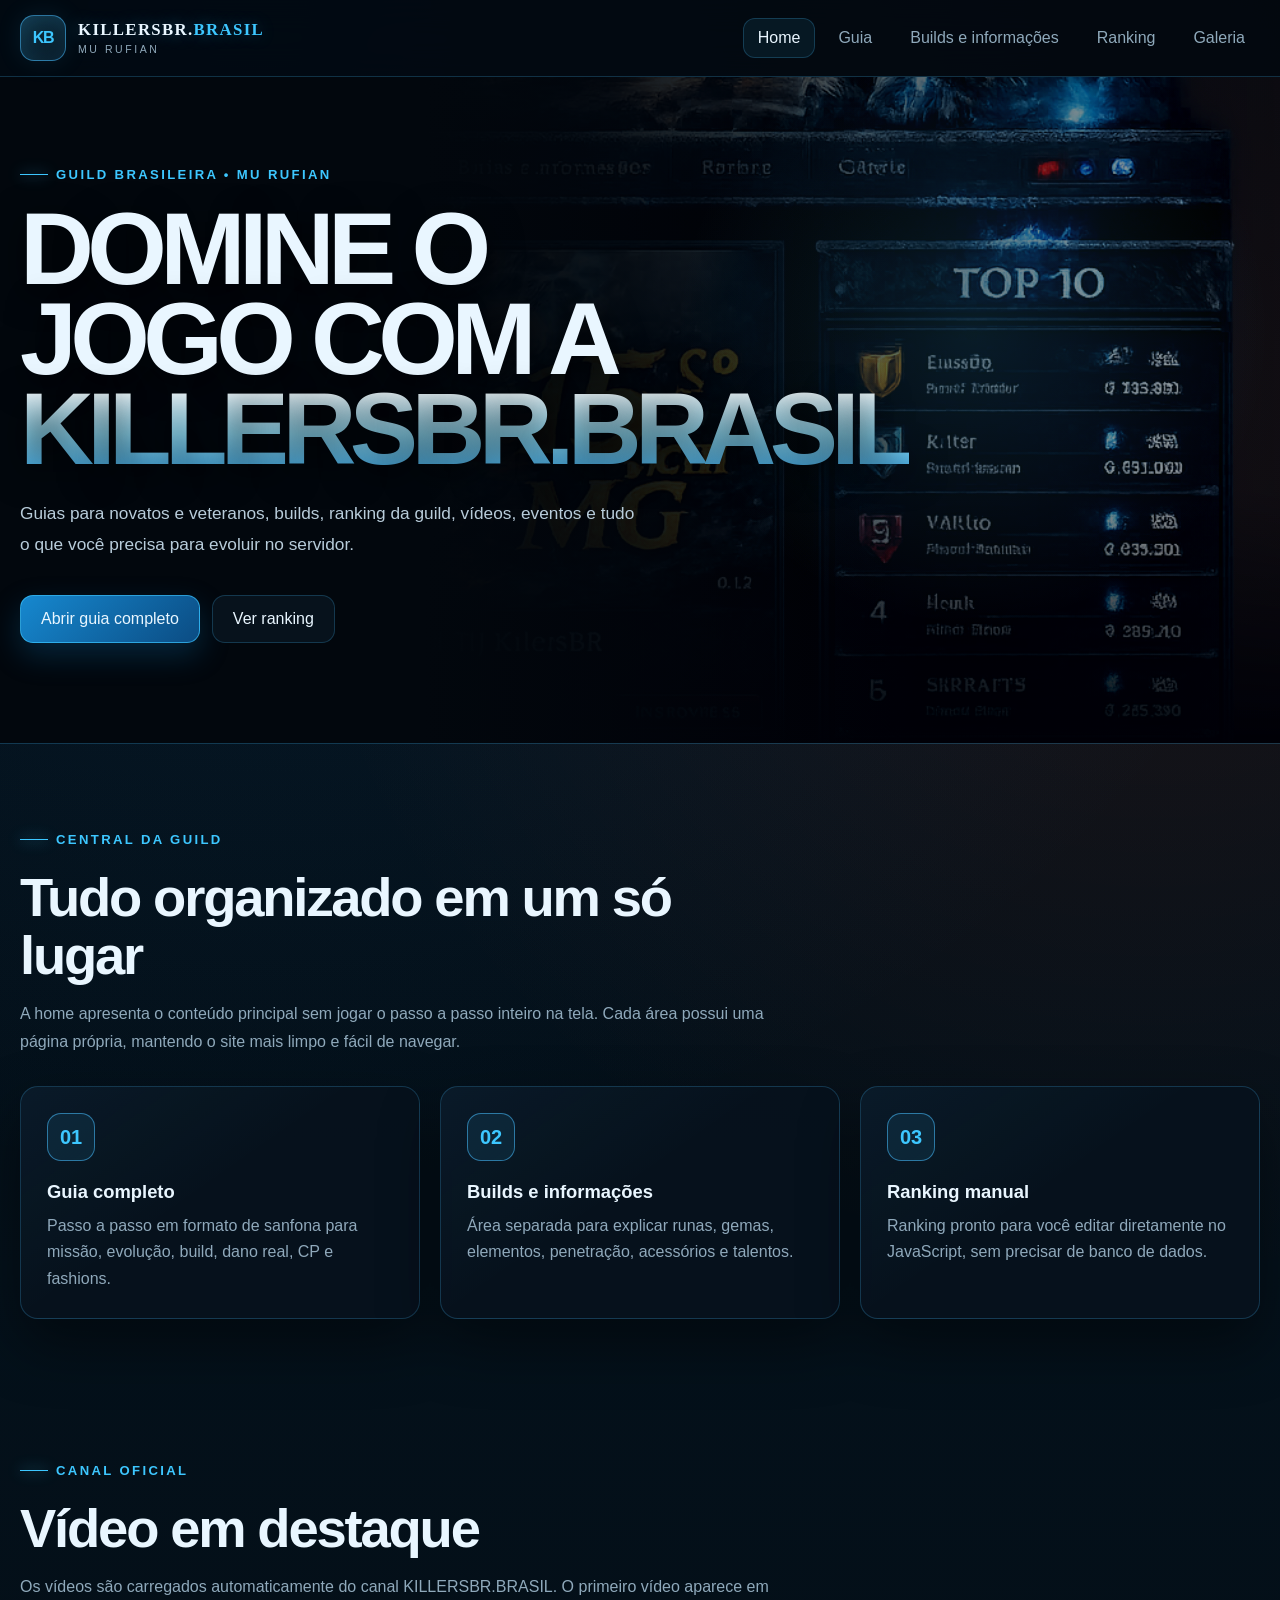
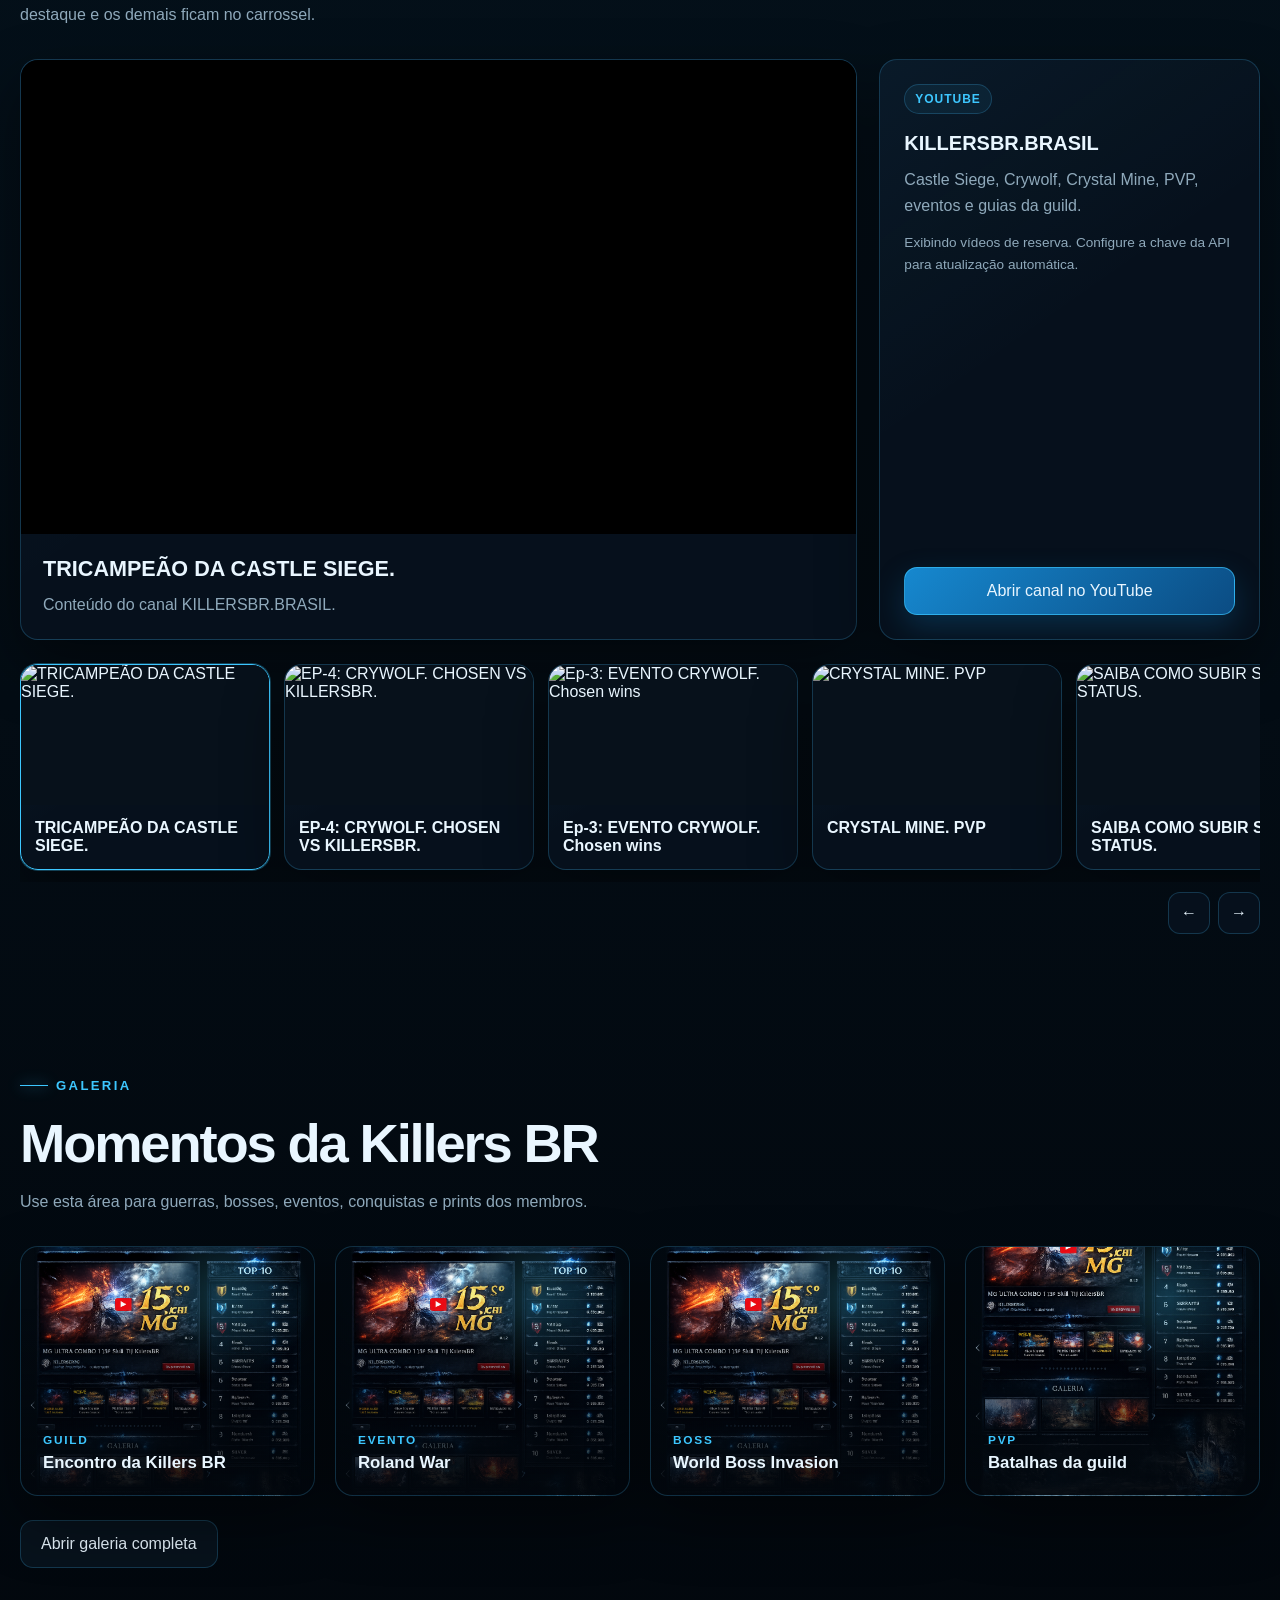
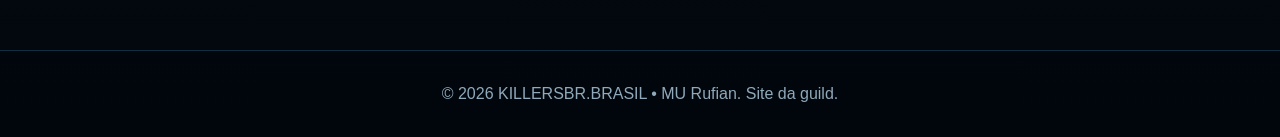
==== index.html @ b5434b8c "Initial static site" ====
<!DOCTYPE html>
<html lang="pt-BR">
<head>
  <meta charset="UTF-8">
  <meta name="viewport" content="width=device-width, initial-scale=1.0">
  <meta name="description" content="Guia, builds, ranking, vídeos e informações da guild KILLERSBR.BRASIL no MU Rufian.">
  <meta name="theme-color" content="#02070d">
  <title>KILLERSBR.BRASIL | MU Rufian</title>
  <link rel="stylesheet" href="assets/css/style.css">
</head>
<body>
  <header class="site-header">
    <div class="container nav">
      <a class="brand" href="#home" data-page-link="home">
        <div class="brand-emblem">KB</div>
        <div class="logo-wordmark">
          <strong>KILLERSBR.<span>BRASIL</span></strong>
          <small>MU Rufian</small>
        </div>
      </a>

      <button class="menu-toggle" id="menuToggle" aria-label="Abrir menu">☰</button>

      <nav class="nav-links" id="navLinks">
        <button class="nav-link active" data-page-link="home">Home</button>
        <button class="nav-link" data-page-link="guia">Guia</button>
        <button class="nav-link" data-page-link="builds">Builds e informações</button>
        <button class="nav-link" data-page-link="ranking">Ranking</button>
        <button class="nav-link" data-page-link="galeria">Galeria</button>
      </nav>
    </div>
  </header>

  <main>
    <section class="page active" id="home">
      <div class="hero">
        <div class="container">
          <div class="hero-content">
            <div class="eyebrow">Guild brasileira • MU Rufian</div>
            <h1>Domine o jogo com a <span>KILLERSBR.BRASIL</span></h1>
            <p class="hero-description">
              Guias para novatos e veteranos, builds, ranking da guild, vídeos,
              eventos e tudo o que você precisa para evoluir no servidor.
            </p>

            <div class="hero-actions">
              <button class="btn btn-primary" data-page-link="guia">Abrir guia completo</button>
              <button class="btn" data-page-link="ranking">Ver ranking</button>
            </div>
          </div>
        </div>
      </div>

      <section class="section">
        <div class="container">
          <div class="section-heading">
            <div class="eyebrow">Central da guild</div>
            <h2>Tudo organizado em um só lugar</h2>
            <p>
              A home apresenta o conteúdo principal sem jogar o passo a passo inteiro na tela.
              Cada área possui uma página própria, mantendo o site mais limpo e fácil de navegar.
            </p>
          </div>

          <div class="feature-grid">
            <article class="card feature-card" data-page-link="guia">
              <div class="icon">01</div>
              <h3>Guia completo</h3>
              <p>Passo a passo em formato de sanfona para missão, evolução, build, dano real, CP e fashions.</p>
            </article>

            <article class="card feature-card" data-page-link="builds">
              <div class="icon">02</div>
              <h3>Builds e informações</h3>
              <p>Área separada para explicar runas, gemas, elementos, penetração, acessórios e talentos.</p>
            </article>

            <article class="card feature-card" data-page-link="ranking">
              <div class="icon">03</div>
              <h3>Ranking manual</h3>
              <p>Ranking pronto para você editar diretamente no JavaScript, sem precisar de banco de dados.</p>
            </article>
          </div>
        </div>
      </section>

      <section class="section-sm">
        <div class="container">
          <div class="section-heading">
            <div class="eyebrow">Canal oficial</div>
            <h2>Vídeo em destaque</h2>
            <p>Os vídeos são carregados automaticamente do canal KILLERSBR.BRASIL. O primeiro vídeo aparece em destaque e os demais ficam no carrossel.</p>
          </div>

          <div class="video-showcase">
            <article class="card featured-video">
              <div class="featured-player" id="featuredPlayer"></div>
              <div class="featured-meta">
                <h3 id="featuredTitle">Carregando vídeos...</h3>
                <p id="featuredDescription">Buscando os conteúdos mais recentes do canal.</p>
              </div>
            </article>

            <aside class="card channel-card">
              <div>
                <span class="build-tag">YouTube</span>
                <h3>KILLERSBR.BRASIL</h3>
                <p>Castle Siege, Crywolf, Crystal Mine, PVP, eventos e guias da guild.</p>
                <p class="api-status" id="apiStatus">Conectando ao canal...</p>
              </div>
              <a class="btn btn-primary" href="https://www.youtube.com/@KILLERSBR.BRASIL" target="_blank" rel="noopener">Abrir canal no YouTube</a>
            </aside>
          </div>

          <div class="video-rail-wrap" style="margin-top:22px;">
            <div class="video-rail" id="videoRail"></div>
            <div class="carousel-controls">
              <button class="carousel-btn" id="videosPrev" aria-label="Vídeos anteriores">←</button>
              <button class="carousel-btn" id="videosNext" aria-label="Próximos vídeos">→</button>
            </div>
          </div>
        </div>
      </section>

      <section class="section">
        <div class="container">
          <div class="section-heading">
            <div class="eyebrow">Galeria</div>
            <h2>Momentos da Killers BR</h2>
            <p>Use esta área para guerras, bosses, eventos, conquistas e prints dos membros.</p>
          </div>

          <div class="gallery-grid">
            <article class="gallery-item">
              <div class="gallery-caption"><span>Guild</span><strong>Encontro da Killers BR</strong></div>
            </article>
            <article class="gallery-item">
              <div class="gallery-caption"><span>Evento</span><strong>Roland War</strong></div>
            </article>
            <article class="gallery-item">
              <div class="gallery-caption"><span>Boss</span><strong>World Boss Invasion</strong></div>
            </article>
            <article class="gallery-item">
              <div class="gallery-caption"><span>PVP</span><strong>Batalhas da guild</strong></div>
            </article>
          </div>

          <div style="margin-top: 24px;">
            <button class="btn" data-page-link="galeria">Abrir galeria completa</button>
          </div>
        </div>
      </section>
    </section>

    <section class="page" id="guia">
      <div class="page-banner">
        <div class="container page-banner-content">
          <div class="eyebrow">Guia para novatos e veteranos</div>
          <h1>Comece do jeito certo</h1>
          <p>
            Abra cada etapa da sanfona e siga o processo de evolução sem pular recursos importantes.
          </p>
        </div>
      </div>

      <section class="section">
        <div class="container guide-layout">
          <div class="accordion">

            <article class="accordion-item open">
              <button class="accordion-button">
                <span class="step-number">01</span>
                <span class="accordion-title">
                  <strong>Conclua as missões</strong>
                  <small>Equipamentos, Fragmentos 2025, Wings Fashion e Box 2025.</small>
                </span>
                <span class="chevron">⌄</span>
              </button>

              <div class="accordion-content">
                <div class="accordion-inner">
                  <div class="guide-content">
                    <p>
                      Todo jogador começa com as mesmas dúvidas: onde conseguir os itens,
                      como evoluir o personagem e o que fazer primeiro. O ponto inicial é concluir as missões.
                    </p>

                    <h4>Recompensas das missões</h4>
                    <ul>
                      <li>Fragmentos 2025;</li>
                      <li>Equipamentos;</li>
                      <li>Wings Fashion;</li>
                      <li>Box 2025.</li>
                    </ul>

                    <h4>Equipamentos iniciais</h4>
                    <ul>
                      <li><strong>Sword, Staff e Arco:</strong> Tier 70;</li>
                      <li><strong>Armaduras, Shield, Anéis e Colar:</strong> Tier 35.</li>
                    </ul>
                    <p>Continue concluindo as missões até completar todo o conjunto.</p>

                    <h4>Fragmentos 2025</h4>
                    <p>São utilizados para:</p>
                    <ul>
                      <li>Evoluir os equipamentos do personagem;</li>
                      <li>Evoluir a montaria;</li>
                      <li>Criar Box Fashion;</li>
                      <li>Criar Box Fashion Rare.</li>
                    </ul>
                    <p>Você consegue Fragmentos 2025 nas missões e derrotando o Boss do mapa Crystal Mine.</p>

                    <h4>Como evoluir os equipamentos</h4>
                    <div class="path">Forja → Ascender</div>
                    <p>Utilize os Fragmentos 2025 para aumentar o dano e a defesa dos equipamentos.</p>

                    <div class="tip">
                      Mantenha todos os equipamentos na mesma Tier. Isso ativa bônus extras
                      e melhora bastante o desempenho do personagem.
                    </div>

                    <h4>Como criar Box Fashion</h4>
                    <div class="path">Fusão → Fashion</div>
                    <p>Nessa área você poderá fabricar Box Fashion e Box Fashion Rare.</p>
                  </div>
                </div>
              </div>
            </article>

            <article class="accordion-item">
              <button class="accordion-button">
                <span class="step-number">02</span>
                <span class="accordion-title">
                  <strong>Evolua os ícones</strong>
                  <small>Conquista, Rank Militar, Éter, Pet, Alma Estelar, Mount e Desperta.</small>
                </span>
                <span class="chevron">⌄</span>
              </button>

              <div class="accordion-content">
                <div class="accordion-inner">
                  <div class="guide-content">
                    <h4>Itens de evolução</h4>
                    <ul>
                      <li><strong>Conquista:</strong> Superior Achievement;</li>
                      <li><strong>Rank Militar:</strong> Superior Fame;</li>
                      <li><strong>Buff de Éter/Pet:</strong> Powder;</li>
                      <li><strong>Alma Estelar:</strong> Star Essence;</li>
                      <li><strong>God of Guardian:</strong> Hallow Essence;</li>
                      <li><strong>Pet:</strong> Spirit Gem. Os pets recebidos no jogo já vêm no level 999;</li>
                      <li><strong>Mount:</strong> Spirit Crystals para level;</li>
                      <li><strong>Aprimoramento da montaria:</strong> Stone Steps, Stone Intermediate, Stone Advanced e Stone Superior;</li>
                      <li><strong>Desperta:</strong> The Dust of Consciousness.</li>
                    </ul>

                    <h4>Awakening</h4>
                    <p>
                      O item The Dust of Consciousness evolui a magia do Desperta e o Awakening.
                      O Awakening aumenta o poder ofensivo do conjunto de equipamentos e melhora o desempenho no PVP.
                    </p>

                    <h4>Onde encontrar os materiais</h4>
                    <div class="path">Mall → Diamond → Resources e Materiais</div>
                    <br>
                    <div class="path">Fusão → Awakening Essence</div>
                  </div>
                </div>
              </div>
            </article>

            <article class="accordion-item">
              <button class="accordion-button">
                <span class="step-number">03</span>
                <span class="accordion-title">
                  <strong>Construa sua build</strong>
                  <small>Fluorite Treasure, High-end Rune, Soul Treasure, Tarot e acessórios.</small>
                </span>
                <span class="chevron">⌄</span>
              </button>

              <div class="accordion-content">
                <div class="accordion-inner">
                  <div class="guide-content">
                    <h4>Itens iniciais</h4>
                    <div class="path">Mall → Diamond → Misc</div>
                    <ul>
                      <li>Fluorite Treasure;</li>
                      <li>High-end Rune;</li>
                      <li>Soul Treasure.</li>
                    </ul>

                    <h4>Fluorite Treasure Chest</h4>
                    <p>
                      Serve para o Inlay de Gema, criando dano elemental, resistência elemental
                      e atributos básicos.
                    </p>

                    <h4>Soul Treasure Chest</h4>
                    <p>
                      É utilizado na Gema da Alma, dentro do ícone Fluorita. Possui dano de
                      fogo, água, raio, terra e gelo, além de penetração que pode variar de 10% a 90%.
                    </p>

                    <h4>High-end Rune</h4>
                    <p>
                      Fornece dano mágico e físico, defesa mágica e física, penetração de
                      Wind, Ice, Fire, Water, Earth e Lightning, além da chance de Deadly Hit.
                    </p>

                    <h4>Tarot, acessórios e talentos</h4>
                    <ul>
                      <li><strong>Tarot Card:</strong> Mall → Diamond → Resources;</li>
                      <li><strong>Acessórios:</strong> Fusão → Accessories;</li>
                      <li><strong>Talentos:</strong> utilize XP conquistada nas missões.</li>
                    </ul>

                    <div class="tip">
                      Crie vários acessórios para aumentar as possibilidades de combinação e montar uma build mais completa.
                    </div>
                  </div>
                </div>
              </div>
            </article>

            <article class="accordion-item">
              <button class="accordion-button">
                <span class="step-number">04</span>
                <span class="accordion-title">
                  <strong>Entenda dano real e CP</strong>
                  <small>CP alto nem sempre significa mais dano ou vantagem no PVP.</small>
                </span>
                <span class="chevron">⌄</span>
              </button>

              <div class="accordion-content">
                <div class="accordion-inner">
                  <div class="guide-content">
                    <h4>Dano real</h4>
                    <p>
                      O dano real aumenta conforme o level das fashions. Em determinados níveis,
                      elas deixam de fornecer apenas HP e passam a conceder dano extra em porcentagem
                      e ataque direto. A construção da build também influencia bastante.
                    </p>

                    <h4>CP</h4>
                    <p>
                      O CP cresce principalmente por causa do HP e das porcentagens fornecidas por fashions.
                      Mega Mount, Mega Costume e Mega Weapon podem oferecer porcentagens muito altas de HP.
                    </p>

                    <div class="tip">
                      Um jogador pode ter menos CP e ainda vencer porque possui uma build melhor,
                      mais penetração, resistência e dano real.
                    </div>
                  </div>
                </div>
              </div>
            </article>

            <article class="accordion-item">
              <button class="accordion-button">
                <span class="step-number">05</span>
                <span class="accordion-title">
                  <strong>Consiga novas fashions</strong>
                  <small>Eventos, invasões, Fusão e farm no mapa Crystal Mine.</small>
                </span>
                <span class="chevron">⌄</span>
              </button>

              <div class="accordion-content">
                <div class="accordion-inner">
                  <div class="guide-content">
                    <h4>Eventos que entregam Box Fashion</h4>
                    <ul>
                      <li>Blood Castle;</li>
                      <li>Devil Square;</li>
                      <li>Lovers Arena;</li>
                      <li>Angel Palace;</li>
                      <li>War Camp;</li>
                      <li>King of PK;</li>
                      <li>Roland War.</li>
                    </ul>

                    <h4>Invasões e bosses</h4>
                    <ul>
                      <li>Invasion of Boss Anubis;</li>
                      <li>World Boss Invasion X2;</li>
                      <li>Chefe Mundial;</li>
                      <li>Golden Boss;</li>
                      <li>Boss Rift;</li>
                      <li>Coliseu.</li>
                    </ul>

                    <h4>Horários importantes</h4>
                    <ul>
                      <li>Devil Square e Blood Castle: a cada 30 minutos;</li>
                      <li>Boss Mundial e Golden Boss: a cada 15 minutos.</li>
                    </ul>

                    <h4>Criação por Fusão</h4>
                    <div class="path">Fusão → Fashion</div>
                    <p>
                      Nessa área existem Box Fashion Mega, Definitive, Rare e várias outras.
                    </p>

                    <h4>Farm de Fragment Box</h4>
                    <p>
                      O item [2025] Fragment Box pode ser farmado no mapa Crystal Mine.
                    </p>
                  </div>
                </div>
              </div>
            </article>
          </div>

          <aside class="sidebar">
            <div class="card sidebar-card">
              <h3>Ordem recomendada</h3>
              <ul>
                <li>Complete as missões;</li>
                <li>Equipe o conjunto inicial;</li>
                <li>Iguale as Tiers;</li>
                <li>Evolua os ícones;</li>
                <li>Monte sua build;</li>
                <li>Foque em dano real.</li>
              </ul>
            </div>

            <div class="card sidebar-card">
              <h3>Dica da guild</h3>
              <p>
                Não gaste todos os recursos em um único item no começo.
                Evolua o conjunto de forma equilibrada para aproveitar os bônus de Tier.
              </p>
            </div>
          </aside>
        </div>
      </section>
    </section>

    <section class="page" id="builds">
      <div class="page-banner">
        <div class="container page-banner-content">
          <div class="eyebrow">Builds e informações</div>
          <h1>Prepare seu personagem</h1>
          <p>Uma base visual para você cadastrar builds por classe, função ou estilo de combate.</p>
        </div>
      </div>

      <section class="section">
        <div class="container">
          <div class="section-heading">
            <div class="eyebrow">Modelos de build</div>
            <h2>Escolha seu foco principal</h2>
            <p>Estes cards são demonstrativos. Você pode trocar os nomes, prioridades e textos no próprio HTML.</p>
          </div>

          <div class="build-grid">
            <article class="card build-card">
              <span class="build-tag">PVP ofensivo</span>
              <h3>Build de penetração</h3>
              <p>Foco em dano real, penetração elemental, Deadly Hit e redução das resistências do adversário.</p>
              <div class="stat-list">
                <div class="stat"><span>Prioridade</span><strong>Penetração</strong></div>
                <div class="stat"><span>Elemento</span><strong>Fire / Lightning</strong></div>
                <div class="stat"><span>Complemento</span><strong>Deadly Hit</strong></div>
              </div>
            </article>

            <article class="card build-card">
              <span class="build-tag">PVP resistente</span>
              <h3>Build de defesa</h3>
              <p>Equilibra defesa mágica, defesa física, resistência elemental e HP para suportar mais dano.</p>
              <div class="stat-list">
                <div class="stat"><span>Prioridade</span><strong>Resistência</strong></div>
                <div class="stat"><span>Elemento</span><strong>Ice / Earth</strong></div>
                <div class="stat"><span>Complemento</span><strong>HP e defesa</strong></div>
              </div>
            </article>

            <article class="card build-card">
              <span class="build-tag">PVE e Boss</span>
              <h3>Build de dano contínuo</h3>
              <p>Boa opção para farm, Crystal Mine, eventos e bosses, priorizando estabilidade de dano.</p>
              <div class="stat-list">
                <div class="stat"><span>Prioridade</span><strong>Dano base</strong></div>
                <div class="stat"><span>Elemento</span><strong>Water / Wind</strong></div>
                <div class="stat"><span>Complemento</span><strong>Magic / Physical</strong></div>
              </div>
            </article>
          </div>

          <div class="empty-note">
            Área preparada para adicionar novas builds por classe, prints dos equipamentos e combinações recomendadas.
          </div>
        </div>
      </section>
    </section>

    <section class="page" id="ranking">
      <div class="page-banner">
        <div class="container page-banner-content">
          <div class="eyebrow">Ranking da guild</div>
          <h1>Os destaques da Killers BR</h1>
          <p>O ranking abaixo é preenchido manualmente no JavaScript, sem banco de dados.</p>
        </div>
      </div>

      <section class="section">
        <div class="container">
          <div class="card ranking-wrap">
            <div class="ranking-head">
              <div>
                <h2 style="font-size: 1.45rem;">Ranking geral</h2>
                <p>Atualize os jogadores no array <strong>rankingPlayers</strong>.</p>
              </div>
              <span class="build-tag" style="margin:0;">Atualização manual</span>
            </div>

            <table class="ranking-table">
              <thead>
                <tr>
                  <th>Posição</th>
                  <th>Jogador</th>
                  <th>Classe</th>
                  <th>CP</th>
                  <th>Status</th>
                </tr>
              </thead>
              <tbody id="rankingBody"></tbody>
            </table>
          </div>
        </div>
      </section>
    </section>

    <section class="page" id="galeria">
      <div class="page-banner">
        <div class="container page-banner-content">
          <div class="eyebrow">Galeria da guild</div>
          <h1>Nossas batalhas e conquistas</h1>
          <p>Troque as imagens de fundo pelos prints reais dos membros e eventos da guild.</p>
        </div>
      </div>

      <section class="section">
        <div class="container">
          <div class="gallery-grid gallery-large">
            <article class="gallery-item">
              <div class="gallery-caption"><span>Destaque</span><strong>Guild reunida para Roland War</strong></div>
            </article>
            <article class="gallery-item">
              <div class="gallery-caption"><span>Boss</span><strong>Crystal Mine</strong></div>
            </article>
            <article class="gallery-item">
              <div class="gallery-caption"><span>PVP</span><strong>Vitória em equipe</strong></div>
            </article>
            <article class="gallery-item">
              <div class="gallery-caption"><span>Evento</span><strong>Blood Castle</strong></div>
            </article>
            <article class="gallery-item">
              <div class="gallery-caption"><span>Conquista</span><strong>Ranking da semana</strong></div>
            </article>
            <article class="gallery-item">
              <div class="gallery-caption"><span>Guild</span><strong>Print dos membros</strong></div>
            </article>
          </div>

          <div class="empty-note">
            Para usar fotos reais, procure por <strong>gallery-item</strong> no CSS e troque o background por:
            <code>url("sua-imagem.jpg") center / cover</code>.
          </div>
        </div>
      </section>
    </section>
  </main>

  <footer>
    <div class="container">
      © <span id="currentYear"></span> KILLERSBR.BRASIL • MU Rufian. Site da guild.
    </div>
  </footer>

    <script src="assets/js/config.js"></script>
  <script src="assets/js/app.js"></script>
</body>
</html>
---- assets/css/style.css ----
:root {
      --bg: #02070d;
      --bg-soft: #07111b;
      --panel: rgba(7, 18, 29, .94);
      --panel-2: rgba(9, 28, 43, .94);
      --line: rgba(71, 190, 255, .22);
      --line-strong: rgba(71, 190, 255, .55);
      --text: #e9f6ff;
      --muted: #8fa9bb;
      --primary: #3dc7ff;
      --primary-2: #177bc9;
      --gold: #ffc86b;
      --danger: #ff627f;
      --success: #45dfb1;
      --shadow: 0 25px 60px rgba(0, 0, 0, .45);
      --radius: 18px;
      --max-width: 1240px;
    }

    * {
      box-sizing: border-box;
      margin: 0;
      padding: 0;
    }

    html {
      scroll-behavior: smooth;
    }

    body {
      min-height: 100vh;
      overflow-x: hidden;
      color: var(--text);
      font-family: Inter, "Segoe UI", Arial, sans-serif;
      background:
        radial-gradient(circle at 20% 0%, rgba(27, 126, 197, .18), transparent 34%),
        radial-gradient(circle at 90% 12%, rgba(255, 104, 65, .10), transparent 28%),
        linear-gradient(180deg, #02070d 0%, #04111b 38%, #02070d 100%);
    }

    body::before {
      content: "";
      position: fixed;
      inset: 0;
      pointer-events: none;
      z-index: -3;
      opacity: .16;
      background-image:
        linear-gradient(rgba(255,255,255,.025) 1px, transparent 1px),
        linear-gradient(90deg, rgba(255,255,255,.025) 1px, transparent 1px);
      background-size: 44px 44px;
      mask-image: linear-gradient(to bottom, black, transparent 85%);
    }

    a {
      color: inherit;
      text-decoration: none;
    }

    button {
      font: inherit;
    }

    img {
      display: block;
      max-width: 100%;
    }

    .container {
      width: min(calc(100% - 32px), var(--max-width));
      margin: 0 auto;
    }

    .site-header {
      position: sticky;
      top: 0;
      z-index: 100;
      border-bottom: 1px solid var(--line);
      background: rgba(2, 8, 14, .86);
      backdrop-filter: blur(16px);
    }

    .nav {
      min-height: 76px;
      display: flex;
      align-items: center;
      justify-content: space-between;
      gap: 24px;
    }

    .brand {
      display: flex;
      align-items: center;
      gap: 12px;
      cursor: pointer;
    }

    .brand-emblem {
      width: 46px;
      height: 46px;
      display: grid;
      place-items: center;
      border: 1px solid var(--line-strong);
      border-radius: 14px;
      color: var(--primary);
      font-weight: 900;
      letter-spacing: -.08em;
      background:
        linear-gradient(145deg, rgba(61,199,255,.18), rgba(23,123,201,.03)),
        #06111b;
      box-shadow: inset 0 0 22px rgba(61,199,255,.12), 0 0 26px rgba(61,199,255,.10);
    }

    .brand-text strong {
      display: block;
      font-size: 1.02rem;
      letter-spacing: .13em;
      text-transform: uppercase;
    }

    .brand-text span {
      color: var(--muted);
      font-size: .76rem;
      letter-spacing: .18em;
      text-transform: uppercase;
    }

    .nav-links {
      display: flex;
      align-items: center;
      gap: 8px;
    }

    .nav-link {
      border: 1px solid transparent;
      border-radius: 12px;
      padding: 10px 14px;
      color: var(--muted);
      background: transparent;
      cursor: pointer;
      transition: .2s ease;
    }

    .nav-link:hover,
    .nav-link.active {
      color: var(--text);
      border-color: var(--line);
      background: rgba(61, 199, 255, .08);
    }

    .menu-toggle {
      display: none;
      width: 44px;
      height: 44px;
      border: 1px solid var(--line);
      border-radius: 12px;
      color: var(--text);
      background: var(--panel);
      cursor: pointer;
    }

    .page {
      display: none;
      min-height: calc(100vh - 76px);
      animation: pageIn .32s ease;
    }

    .page.active {
      display: block;
    }

    @keyframes pageIn {
      from { opacity: 0; transform: translateY(8px); }
      to { opacity: 1; transform: translateY(0); }
    }

    .hero {
      position: relative;
      min-height: 650px;
      display: grid;
      align-items: center;
      overflow: hidden;
      border-bottom: 1px solid var(--line);
    }

    .hero::before {
      content: "";
      position: absolute;
      inset: 0;
      z-index: -2;
      background:
        linear-gradient(90deg, rgba(2,7,13,.98) 0%, rgba(2,7,13,.82) 48%, rgba(2,7,13,.32) 100%),
        linear-gradient(180deg, transparent 62%, #02070d 100%),
        url("../images/hero-killersbr.png") center 25% / cover no-repeat;
      filter: saturate(1.1) contrast(1.06);
      transform: scale(1.02);
    }

    .hero::after {
      content: "";
      position: absolute;
      inset: 0;
      z-index: -1;
      background:
        radial-gradient(circle at 76% 38%, rgba(61,199,255,.14), transparent 28%),
        linear-gradient(90deg, #02070d 0 33%, transparent 70%);
    }

    .hero-content {
      max-width: 720px;
      padding: 84px 0 100px;
    }

    .eyebrow {
      display: inline-flex;
      align-items: center;
      gap: 8px;
      margin-bottom: 22px;
      color: var(--primary);
      font-size: .82rem;
      font-weight: 800;
      letter-spacing: .18em;
      text-transform: uppercase;
    }

    .eyebrow::before {
      content: "";
      width: 28px;
      height: 1px;
      background: var(--primary);
      box-shadow: 0 0 14px var(--primary);
    }

    h1 {
      max-width: 680px;
      font-size: clamp(3rem, 8vw, 6.8rem);
      line-height: .88;
      letter-spacing: -.065em;
      text-transform: uppercase;
      text-shadow: 0 8px 34px rgba(0,0,0,.7);
    }

    h1 span {
      color: transparent;
      background: linear-gradient(180deg, #fff 12%, #95e4ff 55%, #269ce3 100%);
      -webkit-background-clip: text;
      background-clip: text;
    }

    .hero-description {
      max-width: 620px;
      margin-top: 24px;
      color: #b8ccda;
      font-size: 1.08rem;
      line-height: 1.8;
    }

    .hero-actions {
      display: flex;
      flex-wrap: wrap;
      gap: 12px;
      margin-top: 34px;
    }

    .btn {
      min-height: 48px;
      display: inline-flex;
      align-items: center;
      justify-content: center;
      gap: 10px;
      padding: 0 20px;
      border: 1px solid var(--line);
      border-radius: 13px;
      color: var(--text);
      background: rgba(8, 20, 31, .9);
      cursor: pointer;
      transition: .2s ease;
    }

    .btn:hover {
      transform: translateY(-2px);
      border-color: var(--line-strong);
    }

    .btn-primary {
      border-color: rgba(61,199,255,.65);
      background: linear-gradient(135deg, #1688cf, #0b4c83);
      box-shadow: 0 12px 30px rgba(14, 117, 183, .28);
    }

    .section {
      padding: 82px 0;
    }

    .section-sm {
      padding: 56px 0;
    }

    .section-heading {
      max-width: 760px;
      margin-bottom: 30px;
    }

    .section-heading.center {
      margin-inline: auto;
      text-align: center;
    }

    .section-heading.center .eyebrow {
      justify-content: center;
    }

    h2 {
      font-size: clamp(2rem, 5vw, 3.4rem);
      line-height: 1.08;
      letter-spacing: -.04em;
    }

    .section-heading p {
      margin-top: 14px;
      color: var(--muted);
      line-height: 1.75;
    }

    .feature-grid,
    .video-grid,
    .gallery-grid,
    .build-grid {
      display: grid;
      gap: 20px;
    }

    .feature-grid {
      grid-template-columns: repeat(3, 1fr);
    }

    .video-grid {
      grid-template-columns: repeat(3, 1fr);
    }

    .gallery-grid {
      grid-template-columns: repeat(4, 1fr);
    }

    .build-grid {
      grid-template-columns: repeat(3, 1fr);
    }

    .card {
      position: relative;
      overflow: hidden;
      border: 1px solid var(--line);
      border-radius: var(--radius);
      background:
        linear-gradient(145deg, rgba(61,199,255,.055), transparent 46%),
        var(--panel);
      box-shadow: var(--shadow);
    }

    .feature-card {
      min-height: 220px;
      padding: 26px;
      cursor: pointer;
      transition: .25s ease;
    }

    .feature-card:hover {
      transform: translateY(-5px);
      border-color: var(--line-strong);
    }

    .icon {
      width: 48px;
      height: 48px;
      display: grid;
      place-items: center;
      margin-bottom: 20px;
      border: 1px solid var(--line-strong);
      border-radius: 14px;
      color: var(--primary);
      background: rgba(61,199,255,.09);
      font-size: 1.25rem;
      font-weight: 900;
    }

    .feature-card h3,
    .build-card h3 {
      margin-bottom: 10px;
      font-size: 1.15rem;
    }

    .feature-card p,
    .build-card p {
      color: var(--muted);
      line-height: 1.65;
    }

    .video-card {
      overflow: hidden;
    }

    .video-frame {
      position: relative;
      aspect-ratio: 16 / 9;
      background:
        linear-gradient(135deg, rgba(7,23,37,.2), rgba(2,7,13,.85)),
        url("../images/hero-killersbr.png") center / cover;
    }

    .video-frame iframe {
      width: 100%;
      height: 100%;
      border: 0;
    }

    .video-placeholder {
      width: 100%;
      height: 100%;
      display: grid;
      place-items: center;
      text-align: center;
      padding: 20px;
    }

    .play {
      width: 64px;
      height: 64px;
      display: grid;
      place-items: center;
      margin: 0 auto 14px;
      border: 1px solid rgba(255,255,255,.25);
      border-radius: 50%;
      background: rgba(255, 53, 79, .88);
      box-shadow: 0 12px 30px rgba(255, 53, 79, .25);
    }

    .video-info {
      padding: 18px;
    }

    .video-info h3 {
      font-size: 1rem;
    }

    .video-info p {
      margin-top: 8px;
      color: var(--muted);
      font-size: .9rem;
      line-height: 1.5;
    }

    .gallery-item {
      position: relative;
      min-height: 250px;
      display: flex;
      align-items: flex-end;
      overflow: hidden;
      border-radius: var(--radius);
      border: 1px solid var(--line);
      background:
        linear-gradient(180deg, transparent 25%, rgba(2,7,13,.96) 100%),
        radial-gradient(circle at 70% 20%, rgba(67,207,255,.25), transparent 30%),
        url("../images/hero-killersbr.png") center / cover;
      box-shadow: var(--shadow);
      transition: .25s ease;
    }

    .gallery-item:nth-child(2) { background-position: 25% center; }
    .gallery-item:nth-child(3) { background-position: 75% center; }
    .gallery-item:nth-child(4) { background-position: center 80%; }

    .gallery-item:hover {
      transform: translateY(-5px) scale(1.01);
      border-color: var(--line-strong);
    }

    .gallery-caption {
      width: 100%;
      padding: 22px;
    }

    .gallery-caption span {
      display: block;
      color: var(--primary);
      font-size: .74rem;
      font-weight: 800;
      letter-spacing: .15em;
      text-transform: uppercase;
    }

    .gallery-caption strong {
      display: block;
      margin-top: 6px;
      font-size: 1.05rem;
    }

    .page-banner {
      position: relative;
      min-height: 330px;
      display: grid;
      align-items: end;
      overflow: hidden;
      border-bottom: 1px solid var(--line);
      background:
        linear-gradient(90deg, rgba(2,7,13,.98), rgba(2,7,13,.62)),
        linear-gradient(180deg, transparent 30%, #02070d 100%),
        url("../images/hero-killersbr.png") center 30% / cover;
    }

    .page-banner-content {
      max-width: 820px;
      padding: 80px 0 58px;
    }

    .page-banner h1 {
      font-size: clamp(2.7rem, 7vw, 5rem);
    }

    .page-banner p {
      max-width: 680px;
      margin-top: 18px;
      color: #b8ccda;
      line-height: 1.7;
    }

    .guide-layout {
      display: grid;
      grid-template-columns: minmax(0, 1fr) 300px;
      gap: 24px;
      align-items: start;
    }

    .accordion {
      display: grid;
      gap: 14px;
    }

    .accordion-item {
      overflow: hidden;
      border: 1px solid var(--line);
      border-radius: 16px;
      background: var(--panel);
    }

    .accordion-button {
      width: 100%;
      display: flex;
      align-items: center;
      gap: 16px;
      padding: 20px;
      border: 0;
      color: var(--text);
      text-align: left;
      background: transparent;
      cursor: pointer;
    }

    .step-number {
      flex: 0 0 auto;
      width: 44px;
      height: 44px;
      display: grid;
      place-items: center;
      border: 1px solid var(--line-strong);
      border-radius: 13px;
      color: var(--primary);
      font-weight: 900;
      background: rgba(61,199,255,.08);
    }

    .accordion-title {
      flex: 1;
    }

    .accordion-title strong {
      display: block;
      font-size: 1.06rem;
    }

    .accordion-title small {
      display: block;
      margin-top: 5px;
      color: var(--muted);
    }

    .chevron {
      width: 34px;
      height: 34px;
      display: grid;
      place-items: center;
      border-radius: 10px;
      color: var(--primary);
      background: rgba(61,199,255,.07);
      transition: transform .25s ease;
    }

    .accordion-item.open .chevron {
      transform: rotate(180deg);
    }

    .accordion-content {
      display: grid;
      grid-template-rows: 0fr;
      transition: grid-template-rows .3s ease;
    }

    .accordion-item.open .accordion-content {
      grid-template-rows: 1fr;
    }

    .accordion-inner {
      overflow: hidden;
    }

    .guide-content {
      padding: 4px 22px 24px 80px;
      color: #c5d7e2;
      line-height: 1.75;
    }

    .guide-content h4 {
      margin: 22px 0 8px;
      color: var(--gold);
      font-size: 1rem;
    }

    .guide-content h4:first-child {
      margin-top: 0;
    }

    .guide-content ul {
      display: grid;
      gap: 7px;
      margin: 10px 0 14px 20px;
    }

    .guide-content li::marker {
      color: var(--primary);
    }

    .path {
      display: inline-flex;
      align-items: center;
      gap: 8px;
      margin: 8px 0;
      padding: 8px 12px;
      border: 1px solid rgba(255,200,107,.25);
      border-radius: 10px;
      color: var(--gold);
      background: rgba(255,200,107,.06);
      font-weight: 800;
    }

    .tip {
      margin-top: 16px;
      padding: 14px 16px;
      border-left: 3px solid var(--success);
      border-radius: 0 10px 10px 0;
      color: #c9f8ea;
      background: rgba(69,223,177,.07);
    }

    .sidebar {
      position: sticky;
      top: 98px;
      display: grid;
      gap: 18px;
    }

    .sidebar-card {
      padding: 22px;
    }

    .sidebar-card h3 {
      margin-bottom: 12px;
      font-size: 1rem;
    }

    .sidebar-card p,
    .sidebar-card li {
      color: var(--muted);
      font-size: .92rem;
      line-height: 1.65;
    }

    .sidebar-card ul {
      display: grid;
      gap: 8px;
      margin-left: 18px;
    }

    .build-card {
      min-height: 260px;
      padding: 24px;
    }

    .build-tag {
      display: inline-flex;
      margin-bottom: 18px;
      padding: 7px 10px;
      border: 1px solid var(--line);
      border-radius: 999px;
      color: var(--primary);
      font-size: .75rem;
      font-weight: 800;
      letter-spacing: .08em;
      text-transform: uppercase;
      background: rgba(61,199,255,.07);
    }

    .stat-list {
      display: grid;
      gap: 10px;
      margin-top: 20px;
    }

    .stat {
      display: flex;
      justify-content: space-between;
      gap: 16px;
      padding-bottom: 10px;
      border-bottom: 1px solid rgba(255,255,255,.06);
      color: var(--muted);
      font-size: .9rem;
    }

    .stat strong {
      color: var(--text);
    }

    .ranking-wrap {
      overflow: hidden;
    }

    .ranking-head {
      display: flex;
      align-items: center;
      justify-content: space-between;
      gap: 18px;
      padding: 22px;
      border-bottom: 1px solid var(--line);
    }

    .ranking-head p {
      margin-top: 5px;
      color: var(--muted);
      font-size: .9rem;
    }

    .ranking-table {
      width: 100%;
      border-collapse: collapse;
    }

    .ranking-table th,
    .ranking-table td {
      padding: 16px 20px;
      text-align: left;
      border-bottom: 1px solid rgba(255,255,255,.06);
    }

    .ranking-table th {
      color: var(--muted);
      font-size: .76rem;
      letter-spacing: .09em;
      text-transform: uppercase;
      background: rgba(255,255,255,.025);
    }

    .ranking-table tr:hover td {
      background: rgba(61,199,255,.035);
    }

    .position {
      width: 42px;
      height: 42px;
      display: grid;
      place-items: center;
      border: 1px solid var(--line);
      border-radius: 12px;
      color: var(--primary);
      font-weight: 900;
      background: rgba(61,199,255,.06);
    }

    .ranking-table tr:nth-child(1) .position {
      color: #2d2413;
      border-color: #ffd778;
      background: linear-gradient(145deg, #ffe399, #bd8122);
    }

    .ranking-table tr:nth-child(2) .position {
      color: #1b252c;
      border-color: #dce9f0;
      background: linear-gradient(145deg, #eef7fb, #889ca9);
    }

    .ranking-table tr:nth-child(3) .position {
      color: #2a170e;
      border-color: #df9c64;
      background: linear-gradient(145deg, #efb27d, #864824);
    }

    .player {
      display: flex;
      align-items: center;
      gap: 12px;
    }

    .avatar {
      width: 42px;
      height: 42px;
      display: grid;
      place-items: center;
      border: 1px solid var(--line);
      border-radius: 12px;
      color: var(--primary);
      background: #071722;
      font-weight: 900;
    }

    .player small {
      display: block;
      margin-top: 4px;
      color: var(--muted);
    }

    .status {
      display: inline-flex;
      align-items: center;
      gap: 7px;
      color: var(--success);
      font-size: .86rem;
    }

    .status::before {
      content: "";
      width: 7px;
      height: 7px;
      border-radius: 50%;
      background: currentColor;
      box-shadow: 0 0 10px currentColor;
    }

    .gallery-large {
      grid-template-columns: repeat(3, 1fr);
    }

    .gallery-large .gallery-item {
      min-height: 360px;
    }

    .gallery-large .gallery-item:first-child {
      grid-column: span 2;
    }

    .empty-note {
      margin-top: 22px;
      padding: 16px;
      border: 1px dashed var(--line-strong);
      border-radius: 13px;
      color: var(--muted);
      text-align: center;
      background: rgba(61,199,255,.035);
    }

    footer {
      padding: 34px 0;
      border-top: 1px solid var(--line);
      color: var(--muted);
      text-align: center;
      background: rgba(2,7,13,.75);
    }

    @media (max-width: 980px) {
      .feature-grid,
      .video-grid,
      .build-grid {
        grid-template-columns: repeat(2, 1fr);
      }

      .gallery-grid,
      .gallery-large {
        grid-template-columns: repeat(2, 1fr);
      }

      .gallery-large .gallery-item:first-child {
        grid-column: auto;
      }

      .guide-layout {
        grid-template-columns: 1fr;
      }

      .sidebar {
        position: static;
        grid-template-columns: repeat(2, 1fr);
      }
    }

    @media (max-width: 760px) {
      .menu-toggle {
        display: grid;
        place-items: center;
      }

      .nav-links {
        position: absolute;
        top: 76px;
        left: 16px;
        right: 16px;
        display: none;
        flex-direction: column;
        align-items: stretch;
        padding: 12px;
        border: 1px solid var(--line);
        border-radius: 16px;
        background: rgba(3, 11, 18, .98);
        box-shadow: var(--shadow);
      }

      .nav-links.open {
        display: flex;
      }

      .nav-link {
        width: 100%;
        text-align: left;
      }

      .hero {
        min-height: 590px;
      }

      .hero-content {
        padding: 70px 0 78px;
      }

      .hero::before {
        background-position: 62% center;
      }

      .feature-grid,
      .video-grid,
      .gallery-grid,
      .gallery-large,
      .build-grid,
      .sidebar {
        grid-template-columns: 1fr;
      }

      .guide-content {
        padding: 0 18px 22px;
      }

      .ranking-wrap {
        overflow-x: auto;
      }

      .ranking-table {
        min-width: 760px;
      }

      .section {
        padding: 64px 0;
      }
    }
  

.logo-wordmark { display:flex; flex-direction:column; line-height:1; }
.logo-wordmark strong { font-family: Georgia, 'Times New Roman', serif; font-size:1.05rem; letter-spacing:.08em; text-shadow:0 0 16px rgba(61,199,255,.35); }
.logo-wordmark strong span { color:var(--primary); }
.logo-wordmark small { margin-top:5px; color:var(--muted); font-size:.66rem; letter-spacing:.24em; text-transform:uppercase; }
.video-showcase { display:grid; grid-template-columns:minmax(0,1.65fr) minmax(280px,.75fr); gap:22px; }
.featured-video { overflow:hidden; }
.featured-player { aspect-ratio:16/9; background:#000; }
.featured-player iframe { width:100%; height:100%; border:0; }
.featured-meta { padding:22px; }
.featured-meta h3 { font-size:1.35rem; }
.featured-meta p { color:var(--muted); margin-top:10px; line-height:1.6; }
.video-rail-wrap { position:relative; }
.video-rail { display:flex; gap:14px; overflow-x:auto; scroll-snap-type:x mandatory; scrollbar-width:thin; padding:2px 2px 12px; }
.video-thumb { min-width:250px; max-width:250px; scroll-snap-align:start; cursor:pointer; overflow:hidden; transition:.2s ease; }
.video-thumb:hover { transform:translateY(-3px); border-color:var(--line-strong); }
.video-thumb.active { border-color:var(--primary); box-shadow:0 0 0 1px rgba(61,199,255,.3), var(--shadow); }
.video-thumb img { width:100%; aspect-ratio:16/9; object-fit:cover; background:#07111b; }
.video-thumb .video-info { padding:14px; }
.carousel-controls { display:flex; gap:8px; justify-content:flex-end; margin-top:10px; }
.carousel-btn { width:42px; height:42px; border:1px solid var(--line); border-radius:12px; color:var(--text); background:var(--panel); cursor:pointer; }
.channel-card { padding:24px; height:100%; display:flex; flex-direction:column; justify-content:space-between; }
.channel-card h3 { font-size:1.25rem; }
.channel-card p { color:var(--muted); margin-top:12px; line-height:1.65; }
.api-status { margin-top:16px; font-size:.85rem; color:var(--muted); }
@media(max-width:900px){ .video-showcase{grid-template-columns:1fr;} }
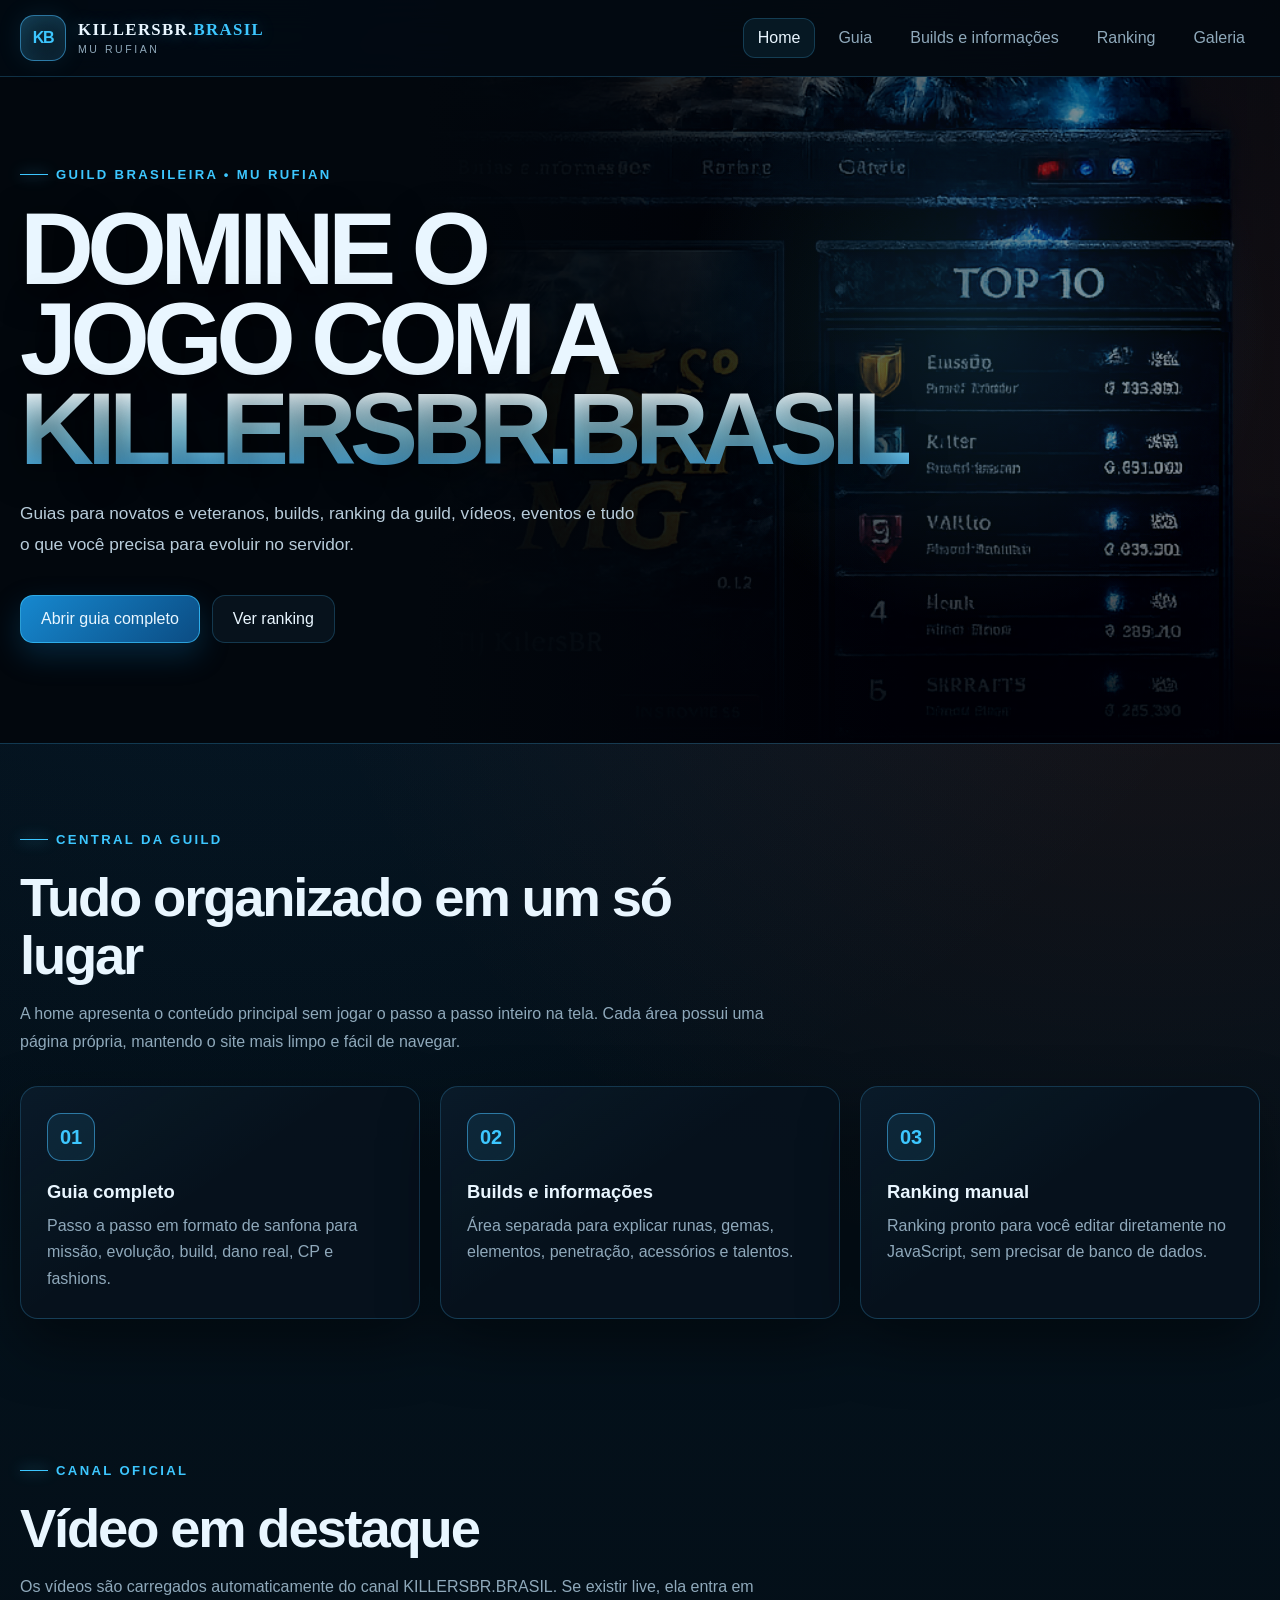
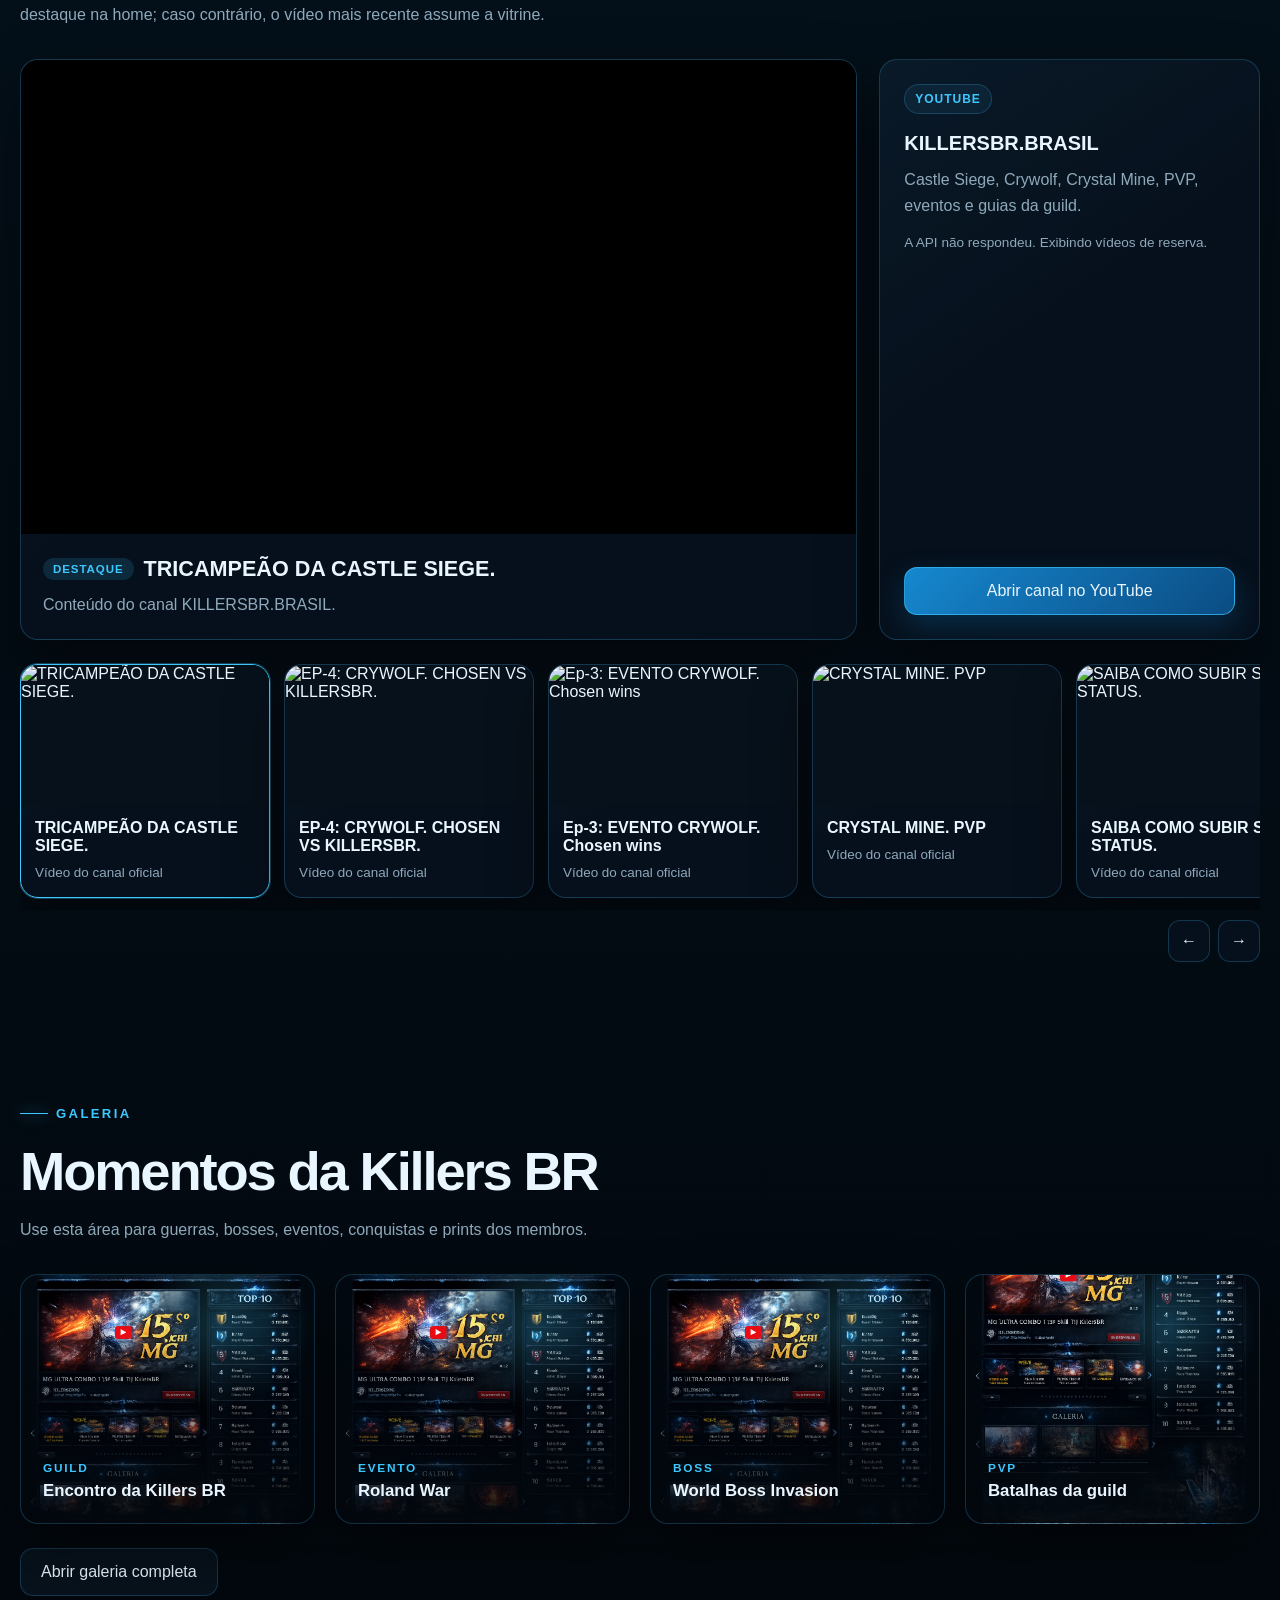
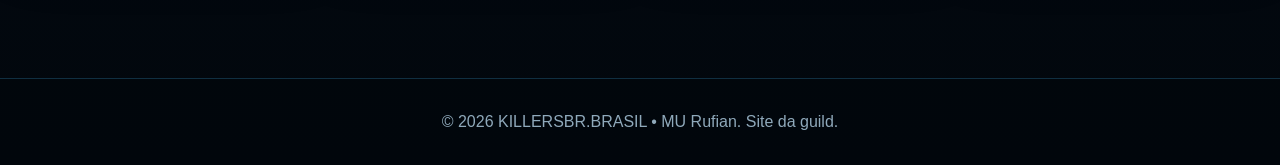
==== commit 129d4b6a: "Add YouTube channel sync and live highlight" ====
--- a/index.html
+++ b/index.html
@@ -89,14 +89,14 @@
           <div class="section-heading">
             <div class="eyebrow">Canal oficial</div>
             <h2>Vídeo em destaque</h2>
-            <p>Os vídeos são carregados automaticamente do canal KILLERSBR.BRASIL. O primeiro vídeo aparece em destaque e os demais ficam no carrossel.</p>
+            <p>Os vídeos são carregados automaticamente do canal KILLERSBR.BRASIL. Se existir live, ela entra em destaque na home; caso contrário, o vídeo mais recente assume a vitrine.</p>
           </div>
 
           <div class="video-showcase">
             <article class="card featured-video">
               <div class="featured-player" id="featuredPlayer"></div>
               <div class="featured-meta">
-                <h3 id="featuredTitle">Carregando vídeos...</h3>
+                <h3><span class="video-badge" id="featuredBadge">DESTAQUE</span><span id="featuredTitle">Carregando vídeos...</span></h3>
                 <p id="featuredDescription">Buscando os conteúdos mais recentes do canal.</p>
               </div>
             </article>
@@ -165,6 +165,7 @@
 
       <section class="section">
         <div class="container guide-layout">
+          <!-- GUIDE_EDITOR_START -->
           <div class="accordion">
 
             <article class="accordion-item open">
@@ -412,6 +413,7 @@
               </div>
             </article>
           </div>
+          <!-- GUIDE_EDITOR_END -->
 
           <aside class="sidebar">
             <div class="card sidebar-card">
@@ -523,8 +525,8 @@
                   <th>Posição</th>
                   <th>Jogador</th>
                   <th>Classe</th>
-                  <th>CP</th>
-                  <th>Status</th>
+                  <th>Guild</th>
+                  <th>Tipo</th>
                 </tr>
               </thead>
               <tbody id="rankingBody"></tbody>
--- a/assets/css/style.css
+++ b/assets/css/style.css
@@ -973,18 +973,24 @@
 .logo-wordmark small { margin-top:5px; color:var(--muted); font-size:.66rem; letter-spacing:.24em; text-transform:uppercase; }
 .video-showcase { display:grid; grid-template-columns:minmax(0,1.65fr) minmax(280px,.75fr); gap:22px; }
 .featured-video { overflow:hidden; }
+.featured-video.is-live { border-color: rgba(255, 98, 127, .55); box-shadow: 0 0 0 1px rgba(255, 98, 127, .22), var(--shadow); }
 .featured-player { aspect-ratio:16/9; background:#000; }
 .featured-player iframe { width:100%; height:100%; border:0; }
 .featured-meta { padding:22px; }
+.featured-meta h3 { display:flex; align-items:center; gap:10px; flex-wrap:wrap; }
 .featured-meta h3 { font-size:1.35rem; }
 .featured-meta p { color:var(--muted); margin-top:10px; line-height:1.6; }
 .video-rail-wrap { position:relative; }
 .video-rail { display:flex; gap:14px; overflow-x:auto; scroll-snap-type:x mandatory; scrollbar-width:thin; padding:2px 2px 12px; }
-.video-thumb { min-width:250px; max-width:250px; scroll-snap-align:start; cursor:pointer; overflow:hidden; transition:.2s ease; }
+.video-thumb { min-width:250px; max-width:250px; scroll-snap-align:start; cursor:pointer; overflow:hidden; transition:.2s ease; position:relative; }
 .video-thumb:hover { transform:translateY(-3px); border-color:var(--line-strong); }
 .video-thumb.active { border-color:var(--primary); box-shadow:0 0 0 1px rgba(61,199,255,.3), var(--shadow); }
 .video-thumb img { width:100%; aspect-ratio:16/9; object-fit:cover; background:#07111b; }
 .video-thumb .video-info { padding:14px; }
+.video-thumb .video-info p { margin-top:8px; font-size:.84rem; color:var(--muted); }
+.video-badge { display:inline-flex; align-items:center; justify-content:center; padding:5px 10px; border-radius:999px; background:rgba(61, 199, 255, .14); color:var(--primary); font-size:.72rem; font-weight:800; letter-spacing:.08em; text-transform:uppercase; }
+.video-badge-live { background:rgba(255, 98, 127, .16); color:#ff8ea2; }
+.video-thumb .video-badge { position:absolute; top:12px; left:12px; z-index:1; backdrop-filter:blur(6px); }
 .carousel-controls { display:flex; gap:8px; justify-content:flex-end; margin-top:10px; }
 .carousel-btn { width:42px; height:42px; border:1px solid var(--line); border-radius:12px; color:var(--text); background:var(--panel); cursor:pointer; }
 .channel-card { padding:24px; height:100%; display:flex; flex-direction:column; justify-content:space-between; }
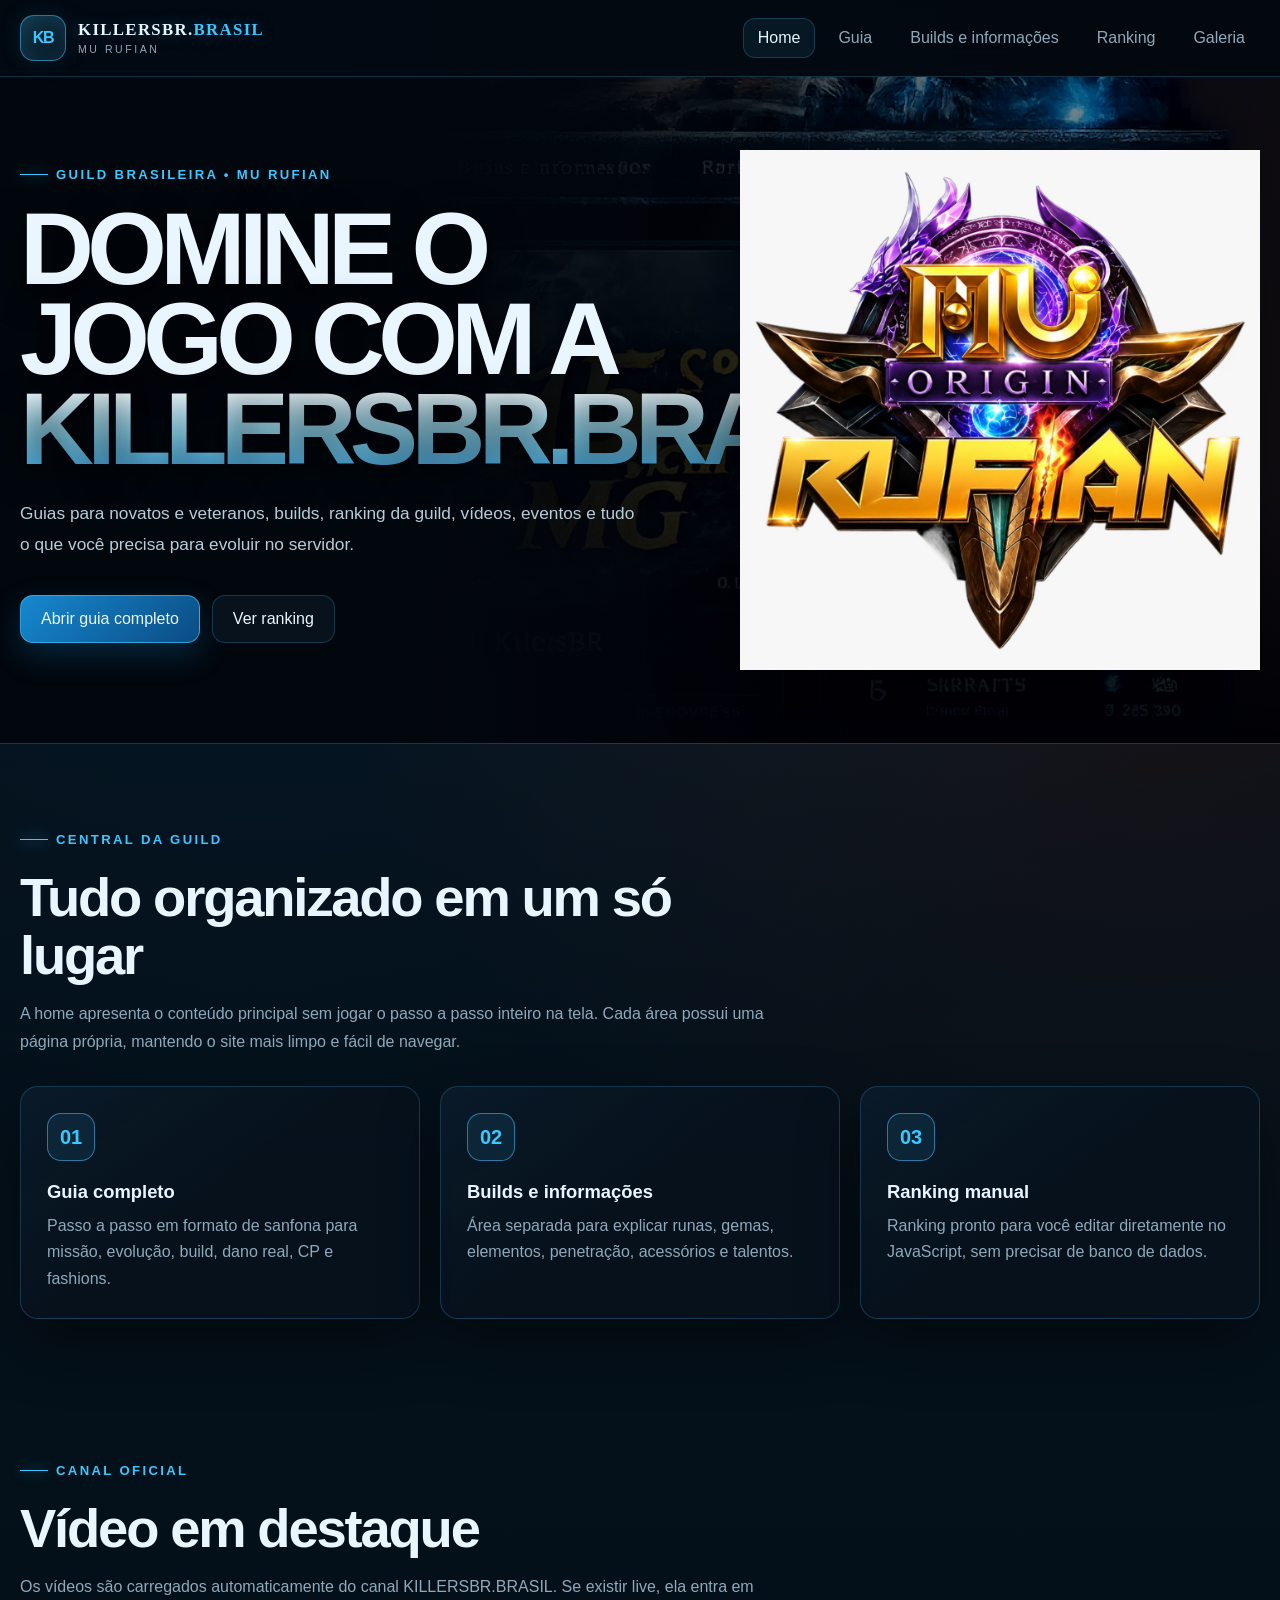
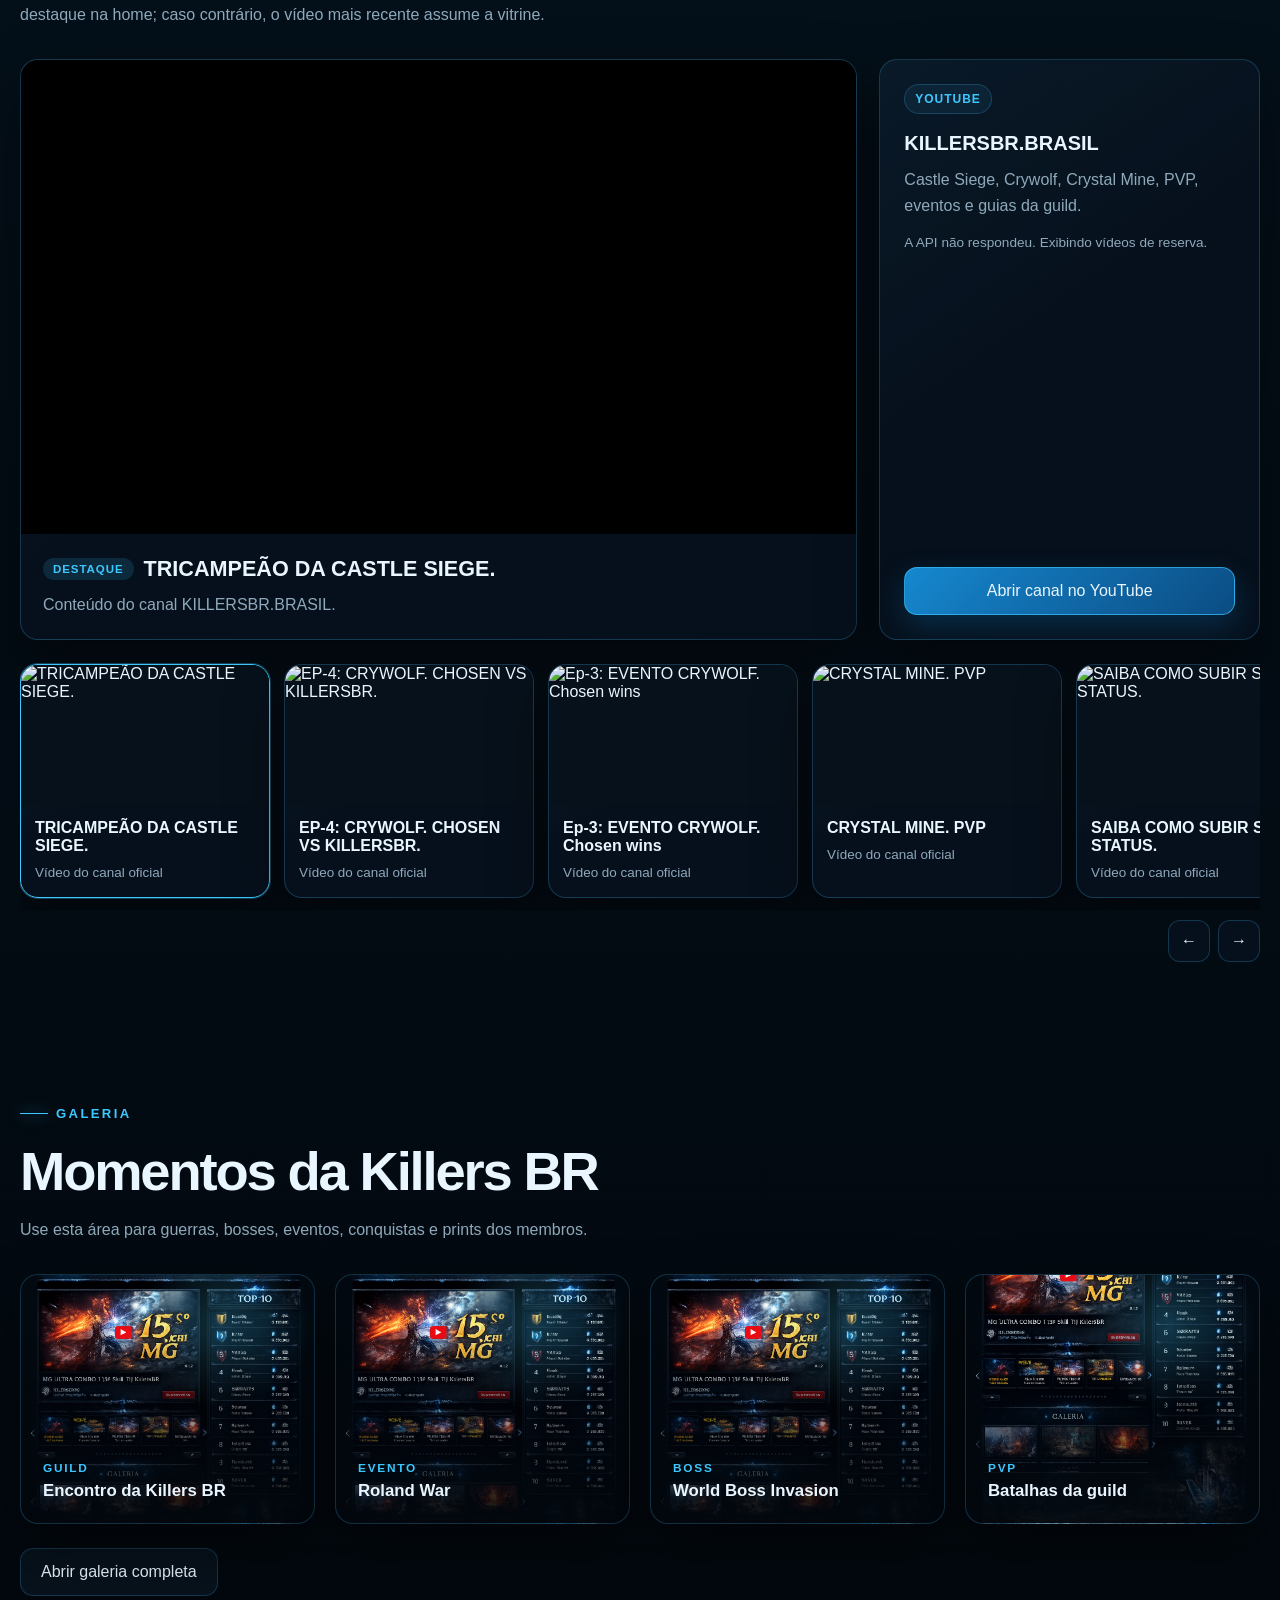
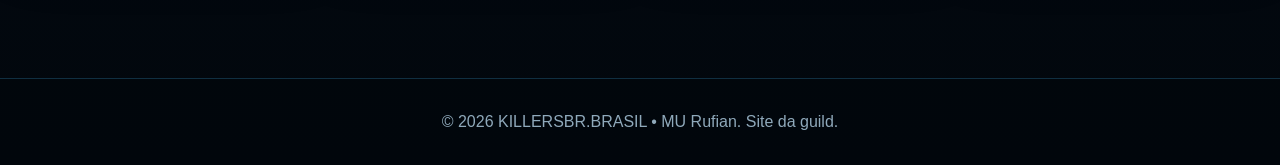
==== commit bf10c125: "Update hero with Rufian logo" ====
--- a/index.html
+++ b/index.html
@@ -35,17 +35,23 @@
     <section class="page active" id="home">
       <div class="hero">
         <div class="container">
-          <div class="hero-content">
-            <div class="eyebrow">Guild brasileira • MU Rufian</div>
-            <h1>Domine o jogo com a <span>KILLERSBR.BRASIL</span></h1>
-            <p class="hero-description">
-              Guias para novatos e veteranos, builds, ranking da guild, vídeos,
-              eventos e tudo o que você precisa para evoluir no servidor.
-            </p>
-
-            <div class="hero-actions">
-              <button class="btn btn-primary" data-page-link="guia">Abrir guia completo</button>
-              <button class="btn" data-page-link="ranking">Ver ranking</button>
+          <div class="hero-shell">
+            <div class="hero-content">
+              <div class="eyebrow">Guild brasileira • MU Rufian</div>
+              <h1>Domine o jogo com a <span>KILLERSBR.BRASIL</span></h1>
+              <p class="hero-description">
+                Guias para novatos e veteranos, builds, ranking da guild, vídeos,
+                eventos e tudo o que você precisa para evoluir no servidor.
+              </p>
+
+              <div class="hero-actions">
+                <button class="btn btn-primary" data-page-link="guia">Abrir guia completo</button>
+                <button class="btn" data-page-link="ranking">Ver ranking</button>
+              </div>
+            </div>
+
+            <div class="hero-art" aria-hidden="true">
+              <img src="assets/images/rufian-logo.jpeg" alt="">
             </div>
           </div>
         </div>
--- a/assets/css/style.css
+++ b/assets/css/style.css
@@ -206,9 +206,33 @@
         linear-gradient(90deg, #02070d 0 33%, transparent 70%);
     }
 
+    .hero-shell {
+      display: grid;
+      grid-template-columns: minmax(0, 1fr) minmax(320px, 520px);
+      align-items: center;
+      gap: 28px;
+    }
+
     .hero-content {
       max-width: 720px;
       padding: 84px 0 100px;
+      position: relative;
+      z-index: 1;
+    }
+
+    .hero-art {
+      position: relative;
+      display: flex;
+      align-items: center;
+      justify-content: center;
+      padding: 32px 0;
+      z-index: 1;
+    }
+
+    .hero-art img {
+      width: min(100%, 560px);
+      object-fit: contain;
+      filter: drop-shadow(0 24px 42px rgba(0, 0, 0, .48));
     }
 
     .eyebrow {
@@ -932,12 +956,21 @@
         min-height: 590px;
       }
 
+      .hero-shell {
+        grid-template-columns: 1fr;
+        gap: 8px;
+      }
+
       .hero-content {
         padding: 70px 0 78px;
       }
 
-      .hero::before {
-        background-position: 62% center;
+      .hero-art {
+        padding: 0 0 34px;
+      }
+
+      .hero-art img {
+        width: min(100%, 460px);
       }
 
       .feature-grid,
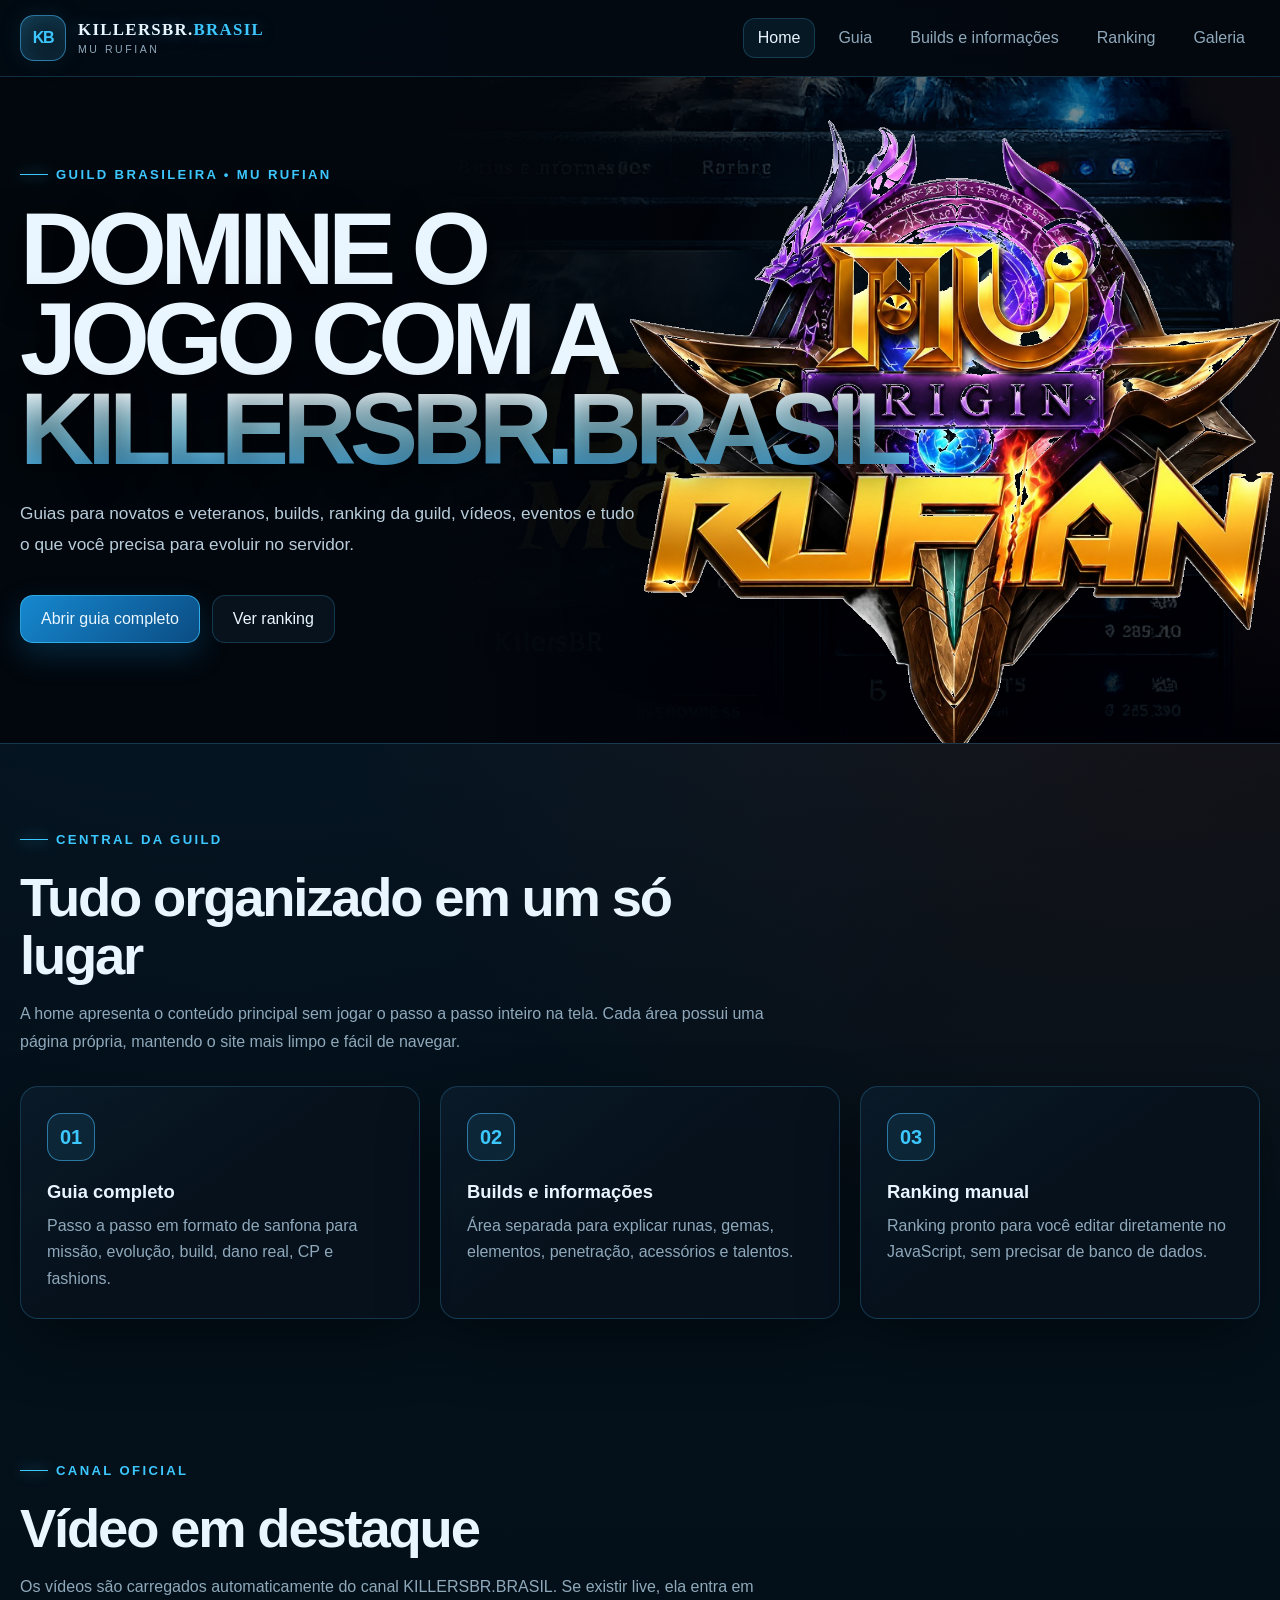
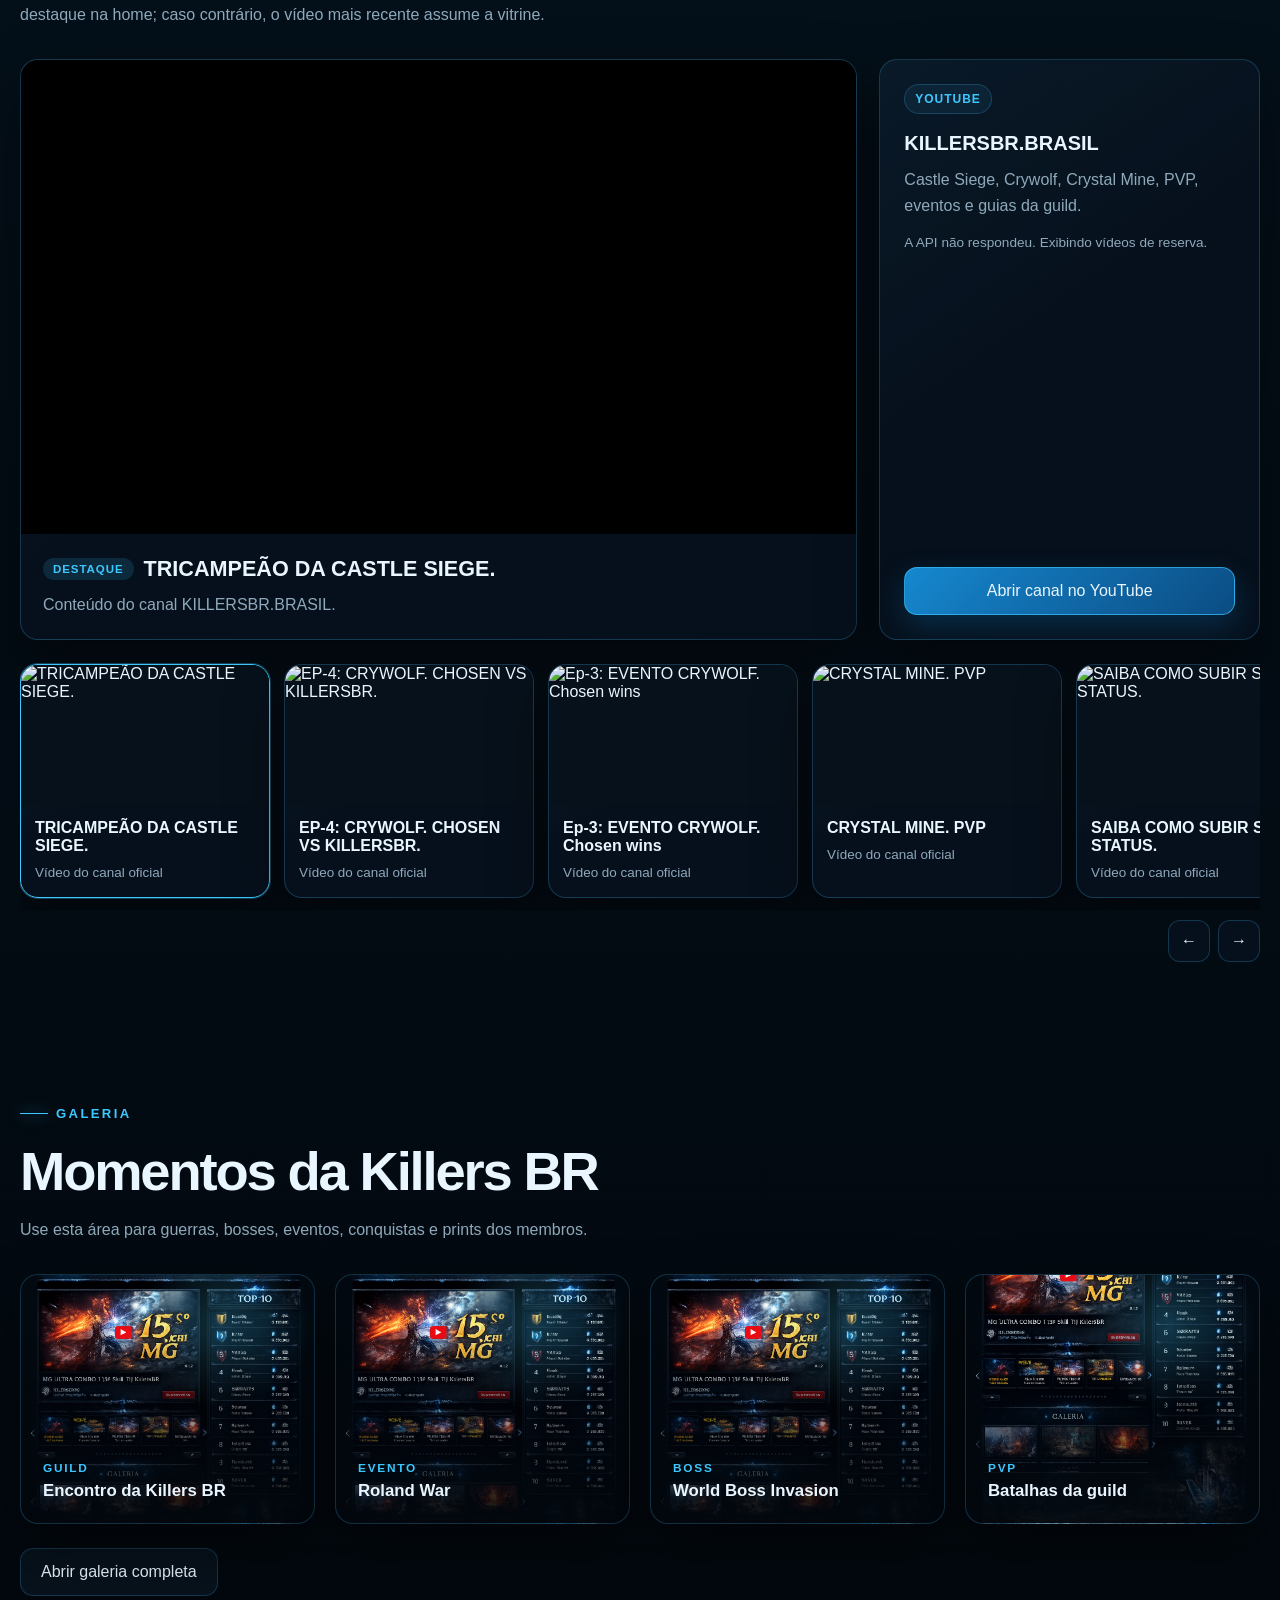
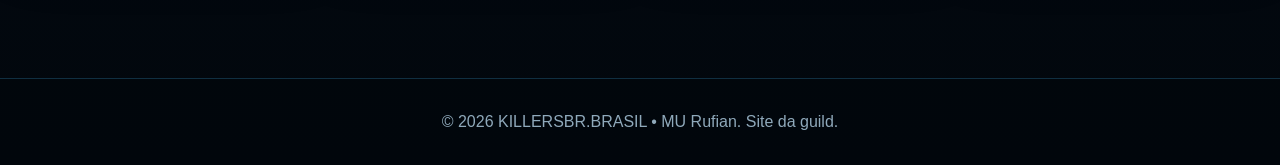
==== commit cdd6a0af: "Refine hero logo placement" ====
--- a/index.html
+++ b/index.html
@@ -51,7 +51,7 @@
             </div>
 
             <div class="hero-art" aria-hidden="true">
-              <img src="assets/images/rufian-logo.jpeg" alt="">
+              <img src="assets/images/rufian-logo.png" alt="">
             </div>
           </div>
         </div>
--- a/assets/css/style.css
+++ b/assets/css/style.css
@@ -207,30 +207,33 @@
     }
 
     .hero-shell {
-      display: grid;
-      grid-template-columns: minmax(0, 1fr) minmax(320px, 520px);
-      align-items: center;
-      gap: 28px;
+      position: relative;
+      min-height: 650px;
+      display: flex;
+      align-items: center;
     }
 
     .hero-content {
-      max-width: 720px;
+      max-width: 640px;
       padding: 84px 0 100px;
       position: relative;
+      z-index: 2;
+    }
+
+    .hero-art {
+      position: absolute;
+      right: -40px;
+      bottom: -40px;
+      display: flex;
+      align-items: center;
+      justify-content: center;
+      width: min(54vw, 760px);
+      pointer-events: none;
       z-index: 1;
     }
 
-    .hero-art {
-      position: relative;
-      display: flex;
-      align-items: center;
-      justify-content: center;
-      padding: 32px 0;
-      z-index: 1;
-    }
-
     .hero-art img {
-      width: min(100%, 560px);
+      width: 100%;
       object-fit: contain;
       filter: drop-shadow(0 24px 42px rgba(0, 0, 0, .48));
     }
@@ -957,20 +960,23 @@
       }
 
       .hero-shell {
-        grid-template-columns: 1fr;
-        gap: 8px;
+        min-height: 590px;
       }
 
       .hero-content {
         padding: 70px 0 78px;
+        max-width: 100%;
       }
 
       .hero-art {
-        padding: 0 0 34px;
+        right: -100px;
+        bottom: -20px;
+        width: min(82vw, 520px);
+        opacity: .42;
       }
 
       .hero-art img {
-        width: min(100%, 460px);
+        width: 100%;
       }
 
       .feature-grid,
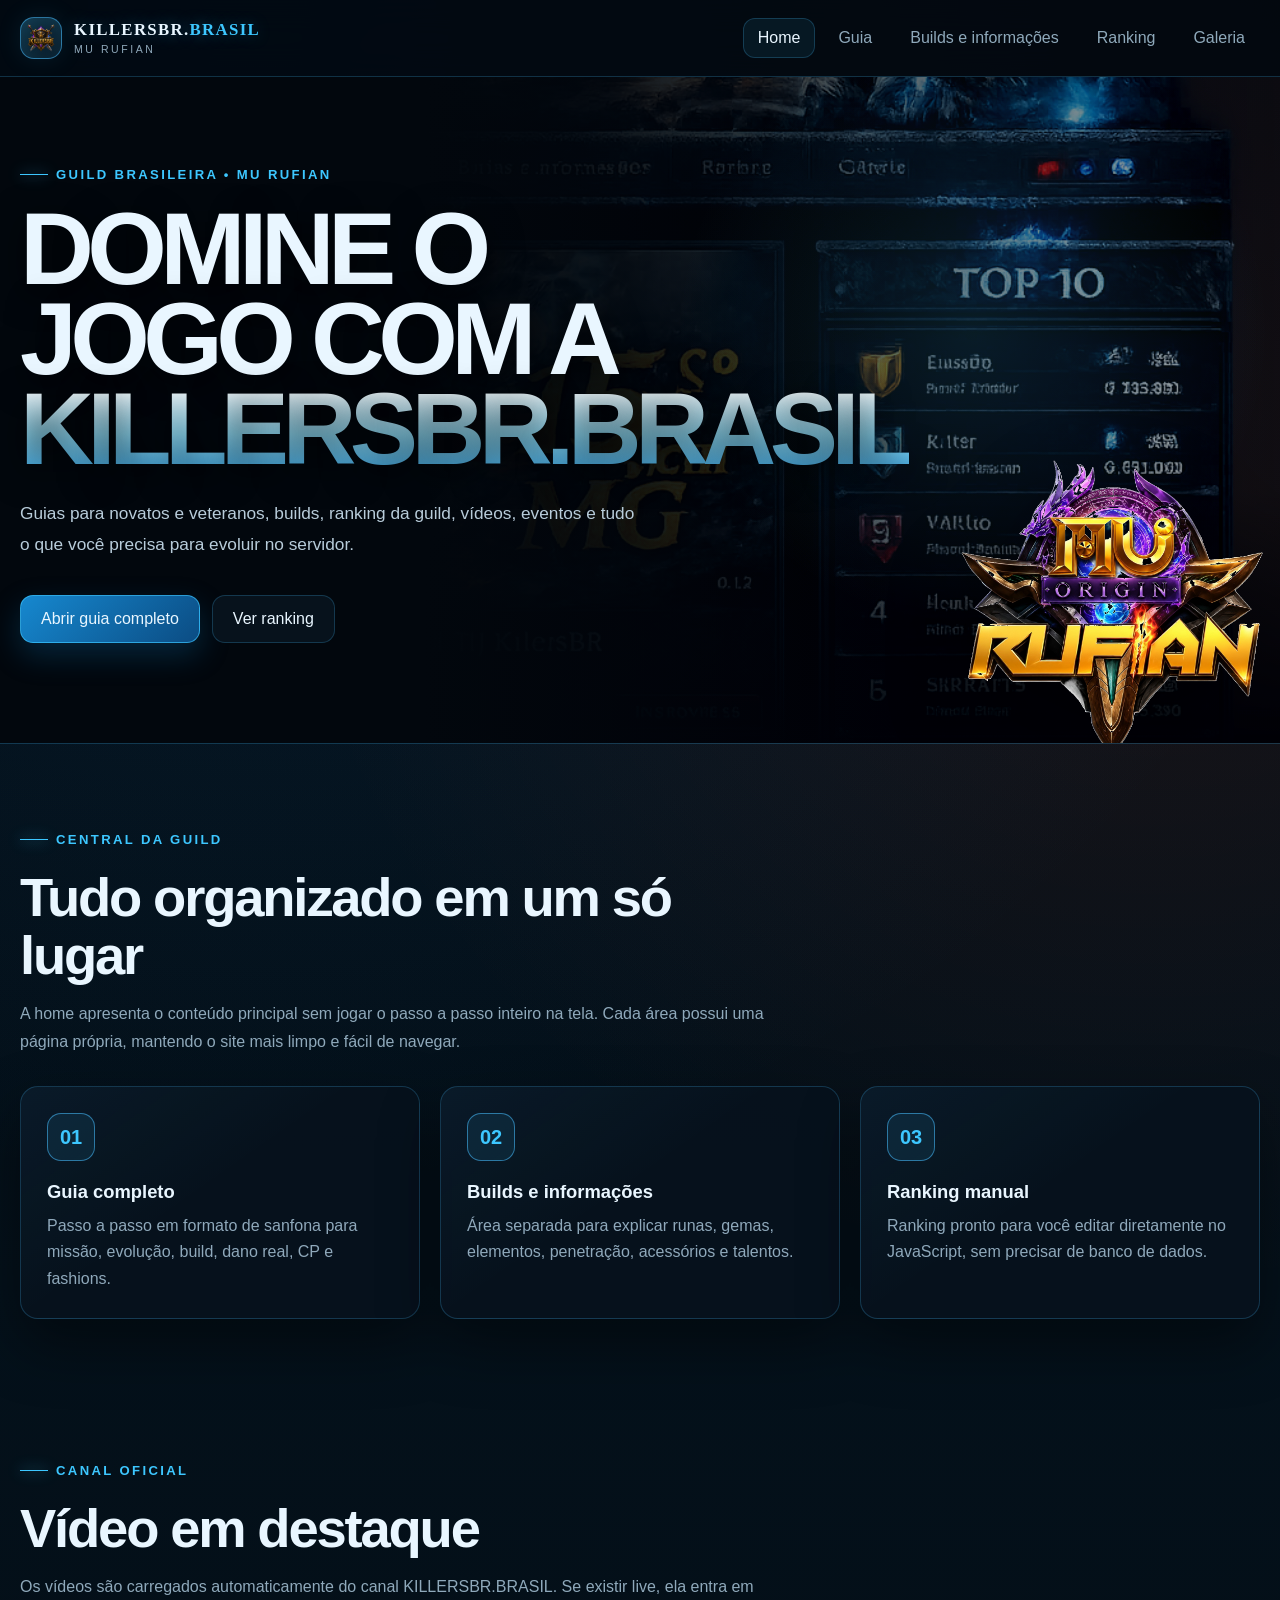
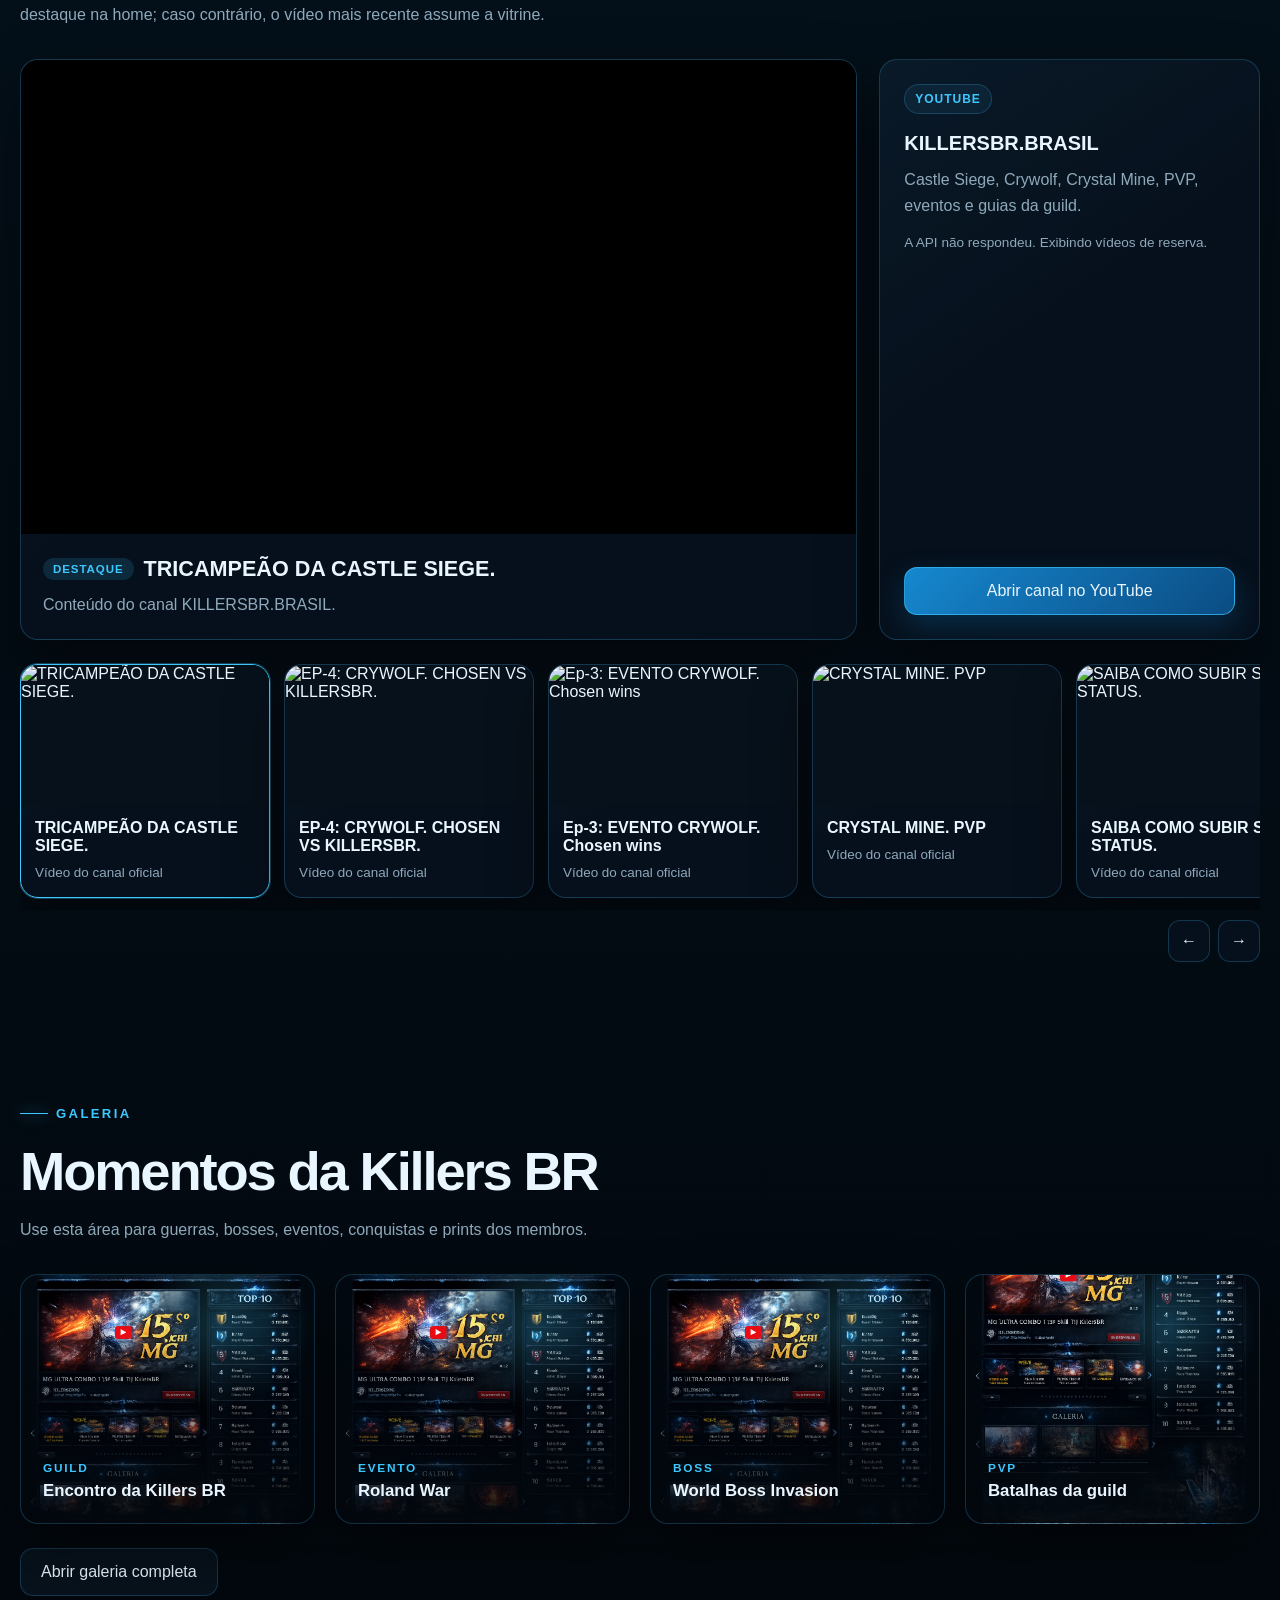
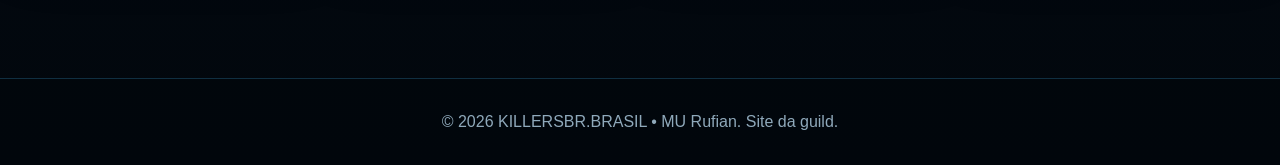
==== commit cdc1a4fa: "Replace nav emblem with KILLERSBR logo" ====
--- a/index.html
+++ b/index.html
@@ -12,7 +12,9 @@
   <header class="site-header">
     <div class="container nav">
       <a class="brand" href="#home" data-page-link="home">
-        <div class="brand-emblem">KB</div>
+        <div class="brand-emblem">
+          <img src="assets/images/killersbr-logo.png" alt="" class="brand-logo">
+        </div>
         <div class="logo-wordmark">
           <strong>KILLERSBR.<span>BRASIL</span></strong>
           <small>MU Rufian</small>
--- a/assets/css/style.css
+++ b/assets/css/style.css
@@ -96,19 +96,24 @@
     }
 
     .brand-emblem {
-      width: 46px;
-      height: 46px;
+      width: 42px;
+      height: 42px;
       display: grid;
       place-items: center;
       border: 1px solid var(--line-strong);
       border-radius: 14px;
-      color: var(--primary);
-      font-weight: 900;
-      letter-spacing: -.08em;
       background:
         linear-gradient(145deg, rgba(61,199,255,.18), rgba(23,123,201,.03)),
         #06111b;
       box-shadow: inset 0 0 22px rgba(61,199,255,.12), 0 0 26px rgba(61,199,255,.10);
+      overflow: hidden;
+      padding: 4px;
+    }
+
+    .brand-logo {
+      width: 100%;
+      height: 100%;
+      object-fit: contain;
     }
 
     .brand-text strong {
@@ -222,12 +227,12 @@
 
     .hero-art {
       position: absolute;
-      right: -40px;
-      bottom: -40px;
+      right: -12px;
+      bottom: -24px;
       display: flex;
       align-items: center;
       justify-content: center;
-      width: min(54vw, 760px);
+      width: min(26vw, 320px);
       pointer-events: none;
       z-index: 1;
     }
@@ -969,10 +974,10 @@
       }
 
       .hero-art {
-        right: -100px;
-        bottom: -20px;
-        width: min(82vw, 520px);
-        opacity: .42;
+        right: -48px;
+        bottom: -14px;
+        width: min(40vw, 220px);
+        opacity: .38;
       }
 
       .hero-art img {
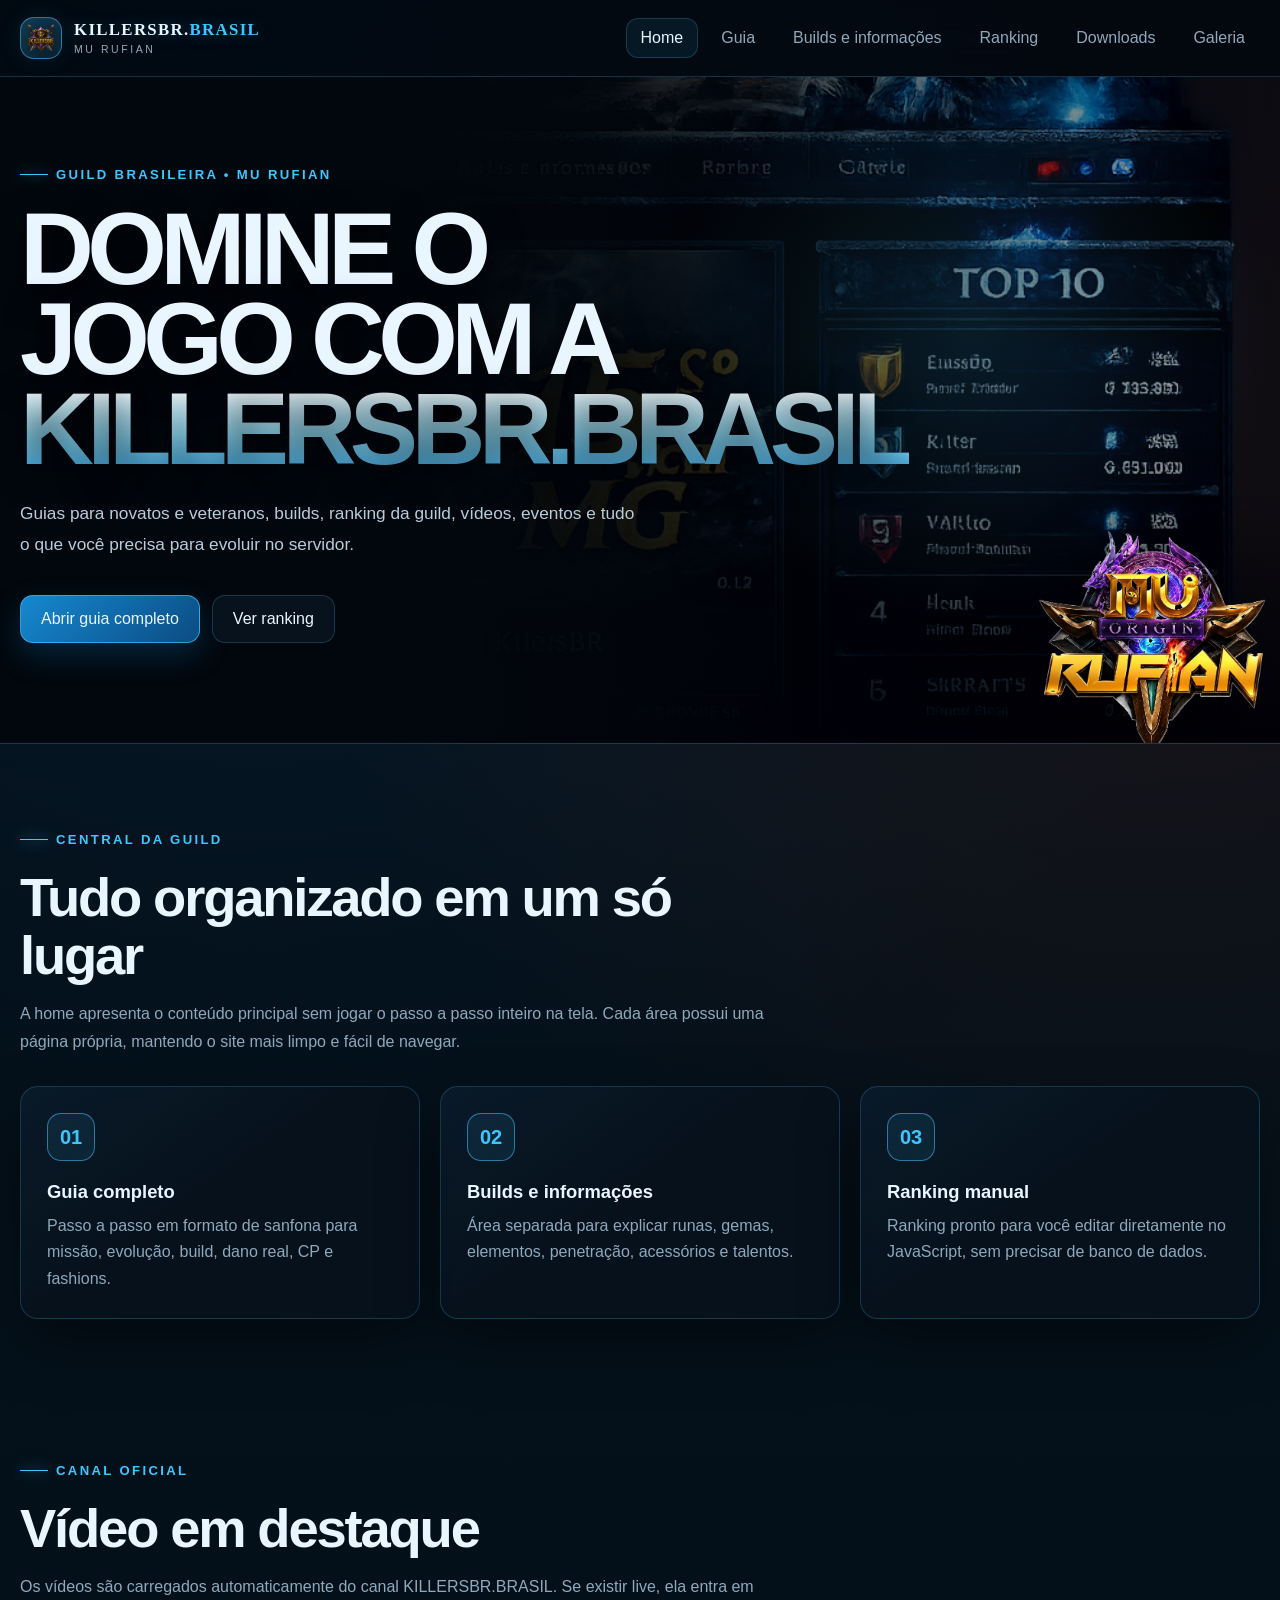
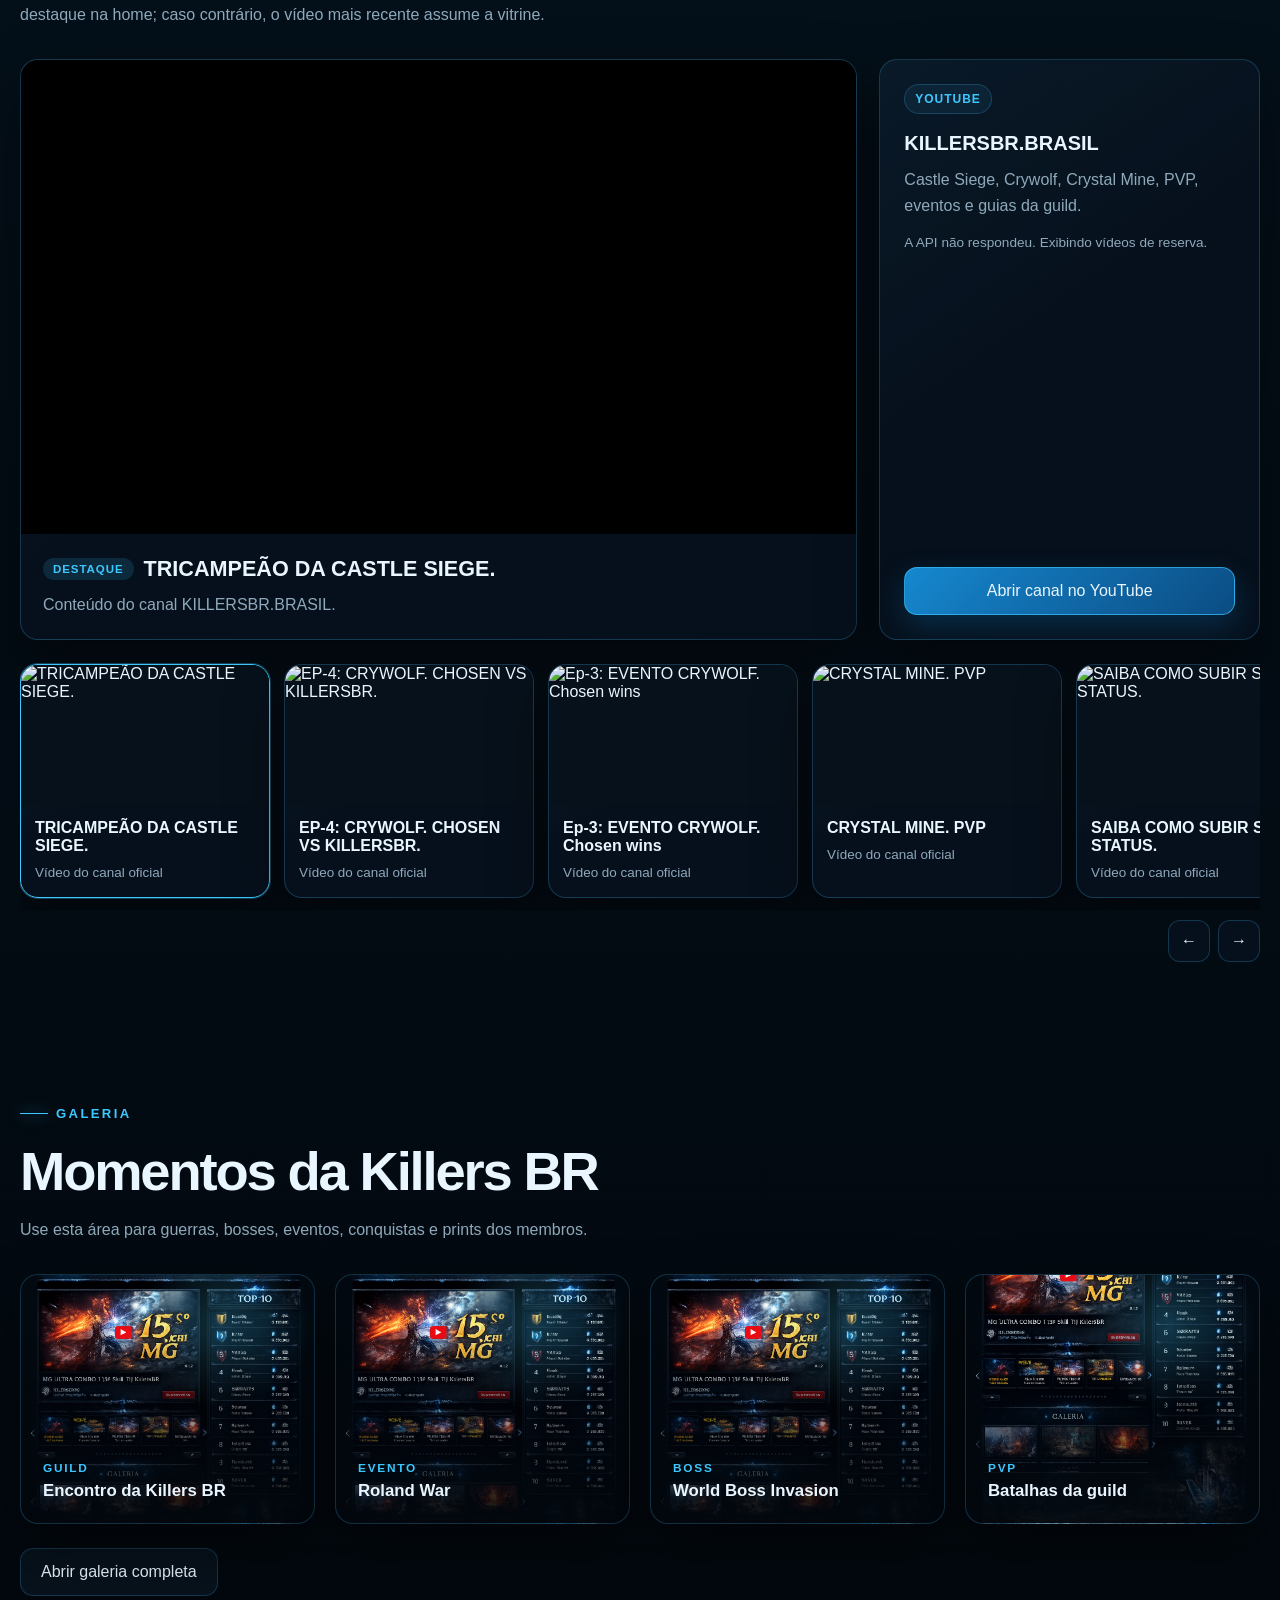
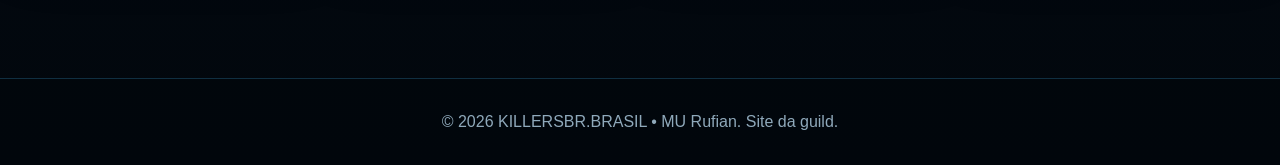
==== commit b2fac4f9: "Add downloads section to navigation" ====
--- a/index.html
+++ b/index.html
@@ -28,6 +28,7 @@
         <button class="nav-link" data-page-link="guia">Guia</button>
         <button class="nav-link" data-page-link="builds">Builds e informações</button>
         <button class="nav-link" data-page-link="ranking">Ranking</button>
+        <button class="nav-link" data-page-link="downloads">Downloads</button>
         <button class="nav-link" data-page-link="galeria">Galeria</button>
       </nav>
     </div>
@@ -155,6 +156,44 @@
 
           <div style="margin-top: 24px;">
             <button class="btn" data-page-link="galeria">Abrir galeria completa</button>
+          </div>
+        </div>
+      </section>
+    </section>
+
+    <section class="page" id="downloads">
+      <div class="page-banner">
+        <div class="container page-banner-content">
+          <div class="eyebrow">Downloads oficiais</div>
+          <h1>Baixe e entre no MU Rufian</h1>
+          <p>Escolha a versão do cliente e siga para o download do jogo. Mantivemos a navegação no mesmo visual do site.</p>
+        </div>
+      </div>
+
+      <section class="section">
+        <div class="container">
+          <div class="download-grid">
+            <article class="card download-card download-v7">
+              <span class="build-tag">Cliente clássico</span>
+              <h2>Versão V7</h2>
+              <p>Ideal para quem quer entrar rápido no servidor com o cliente tradicional do Rufian.</p>
+              <div class="download-meta">
+                <span>Compatível com launcher V7</span>
+                <span>Link direto e rápido</span>
+              </div>
+              <a class="btn btn-primary" href="https://bit.ly/RUFIANMUV7" target="_blank" rel="noopener">Baixar V7</a>
+            </article>
+
+            <article class="card download-card download-v20">
+              <span class="build-tag">Cliente atualizado</span>
+              <h2>Versão V20</h2>
+              <p>Uma opção mais atual para quem prefere a experiência mais nova do MU Rufian.</p>
+              <div class="download-meta">
+                <span>Compatível com launcher V20</span>
+                <span>Link direto e rápido</span>
+              </div>
+              <a class="btn btn-primary" href="https://bit.ly/RUFIANMUV20" target="_blank" rel="noopener">Baixar V20</a>
+            </article>
           </div>
         </div>
       </section>
--- a/assets/css/style.css
+++ b/assets/css/style.css
@@ -228,11 +228,11 @@
     .hero-art {
       position: absolute;
       right: -12px;
-      bottom: -24px;
+      bottom: -18px;
       display: flex;
       align-items: center;
       justify-content: center;
-      width: min(26vw, 320px);
+      width: min(20vw, 240px);
       pointer-events: none;
       z-index: 1;
     }
@@ -357,7 +357,8 @@
     .feature-grid,
     .video-grid,
     .gallery-grid,
-    .build-grid {
+    .build-grid,
+    .download-grid {
       display: grid;
       gap: 20px;
     }
@@ -376,6 +377,68 @@
 
     .build-grid {
       grid-template-columns: repeat(3, 1fr);
+    }
+
+    .download-grid {
+      grid-template-columns: repeat(2, minmax(0, 1fr));
+    }
+
+    .download-card {
+      display: grid;
+      gap: 14px;
+      padding: 26px;
+      min-height: 260px;
+      position: relative;
+      overflow: hidden;
+    }
+
+    .download-card::before {
+      content: "";
+      position: absolute;
+      inset: auto -60px -80px auto;
+      width: 180px;
+      height: 180px;
+      border-radius: 50%;
+      background: radial-gradient(circle, rgba(61,199,255,.16), transparent 70%);
+      pointer-events: none;
+    }
+
+    .download-card h2 {
+      font-size: 1.8rem;
+      line-height: 1.05;
+    }
+
+    .download-card p {
+      max-width: 48ch;
+      color: var(--muted);
+      line-height: 1.7;
+    }
+
+    .download-meta {
+      display: flex;
+      flex-wrap: wrap;
+      gap: 10px;
+      color: var(--muted);
+      font-size: .9rem;
+    }
+
+    .download-meta span {
+      padding: 8px 10px;
+      border: 1px solid var(--line);
+      border-radius: 999px;
+      background: rgba(255, 255, 255, .03);
+    }
+
+    .download-v7 {
+      background:
+        linear-gradient(160deg, rgba(18, 66, 109, .28), rgba(7, 18, 29, .96)),
+        var(--panel);
+    }
+
+    .download-v20 {
+      background:
+        linear-gradient(160deg, rgba(145, 97, 8, .20), rgba(7, 18, 29, .96)),
+        var(--panel);
     }
 
     .card {
@@ -974,10 +1037,10 @@
       }
 
       .hero-art {
-        right: -48px;
-        bottom: -14px;
-        width: min(40vw, 220px);
-        opacity: .38;
+        right: -40px;
+        bottom: -10px;
+        width: min(30vw, 170px);
+        opacity: .34;
       }
 
       .hero-art img {
@@ -989,7 +1052,8 @@
       .gallery-grid,
       .gallery-large,
       .build-grid,
-      .sidebar {
+      .sidebar,
+      .download-grid {
         grid-template-columns: 1fr;
       }
 
